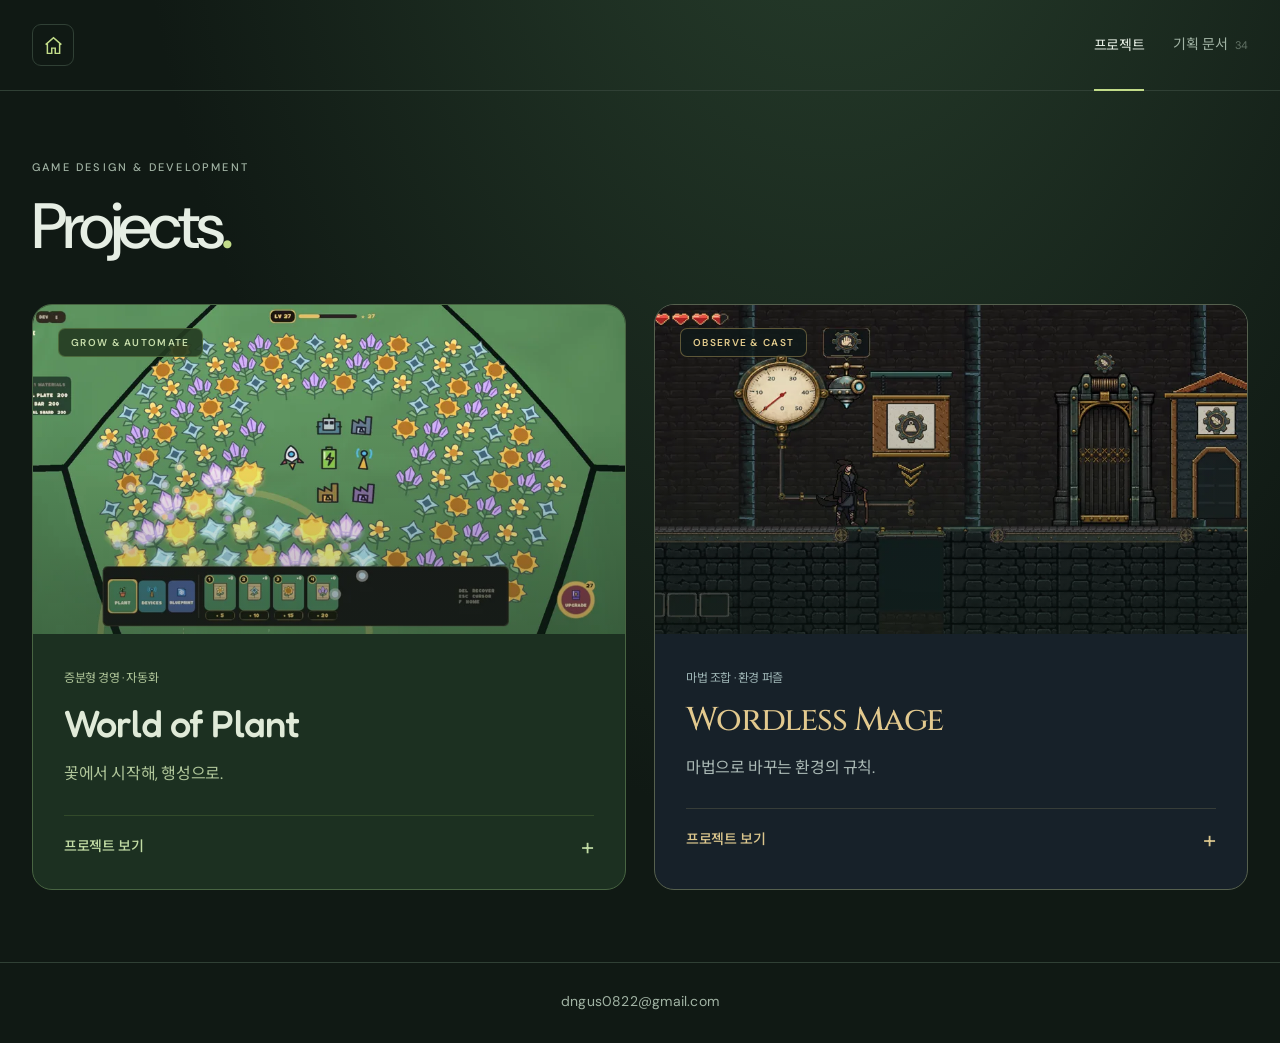
==== public/index.html @ 94a8aed9 "Keep embedded and detached previews in sync while typing" ====
<!doctype html><html lang="ko"><head>
<meta charset="utf-8"><meta name="viewport" content="width=device-width,initial-scale=1"><meta name="description" content="World of Plant와 Wordless Mage의 컨셉, 플레이 흐름, 제작 방식과 기획 문서."><meta name="theme-color" content="#101914"><title>Game Archive</title><link rel="icon" href="./assets/favicon.svg" type="image/svg+xml"><link rel="stylesheet" href="./styles.css?v=f594e0442c43"><script defer src="./data/site-data.js?v=f594e0442c43"></script><script defer src="./app.js?v=f594e0442c43"></script><meta name="archive-build" content="f594e0442c43"></head>
<body data-theme="archive"><a class="skip-link" href="#main">본문으로 이동</a>
<header class="site-header"><a class="home-button" href="#overview" aria-label="홈"><svg viewBox="0 0 24 24" aria-hidden="true"><path d="m3 11 9-8 9 8M5 10v11h5v-6h4v6h5V10"/></svg></a><nav class="site-nav" aria-label="주 메뉴"><a href="#overview" data-nav="overview">프로젝트</a><a href="#documents" data-nav="documents">기획 문서 <span id="doc-count"></span></a></nav></header>
<div class="workspace"><span id="breadcrumb" class="sr-only"></span><main id="main" tabindex="-1"></main><footer class="footer"><a class="contact-email" href="mailto:dngus0822@gmail.com">dngus0822@gmail.com</a><time id="updated" class="sr-only"></time></footer></div>
<dialog id="document-dialog" class="document-dialog" aria-labelledby="dialog-title"><header class="dialog-top"><div><span class="eyebrow" id="dialog-kicker"></span><h2 id="dialog-title"></h2></div><button class="icon-button" id="close-dialog" aria-label="문서 닫기">✕</button></header><div id="dialog-body"></div></dialog>
<dialog id="resource-dialog" class="resource-dialog" aria-labelledby="resource-title"><header class="dialog-top"><h2 id="resource-title"></h2><button class="icon-button" id="close-resource" aria-label="리소스 닫기">✕</button></header><div id="resource-body"></div></dialog>
<noscript>프로젝트와 문서를 보려면 JavaScript를 켜 주세요.</noscript></body></html>
---- public/styles.css ----
@import url('https://fonts.googleapis.com/css2?family=Cinzel:wght@500;600;700&family=Fredoka:wght@500;600;700&family=DM+Sans:wght@400;500;600;700&family=Noto+Sans+KR:wght@400;500;600;700;800&display=swap');
:root{--bg:#101914;--paper:#17231d;--ink:#e6eee4;--muted:#a1b3a4;--line:#304035;--accent:#c2dc89;--strong:#c2dc89;--font:'DM Sans','Noto Sans KR',system-ui,sans-serif;--sidebar:0px}
body[data-theme="wop"]{--bg:#edf3df;--paper:#f7faee;--ink:#29402a;--muted:#627659;--line:#cad6b9;--accent:#447441;--strong:#315b35;background:radial-gradient(ellipse at 80% 5%,#f7f6cc 0,transparent 45%),var(--bg)}
body[data-theme="mage"]{--bg:#10171b;--paper:#19232a;--ink:#e8dfc8;--muted:#b0b4af;--line:#3c4037;--accent:#d9b96e;--strong:#d9b96e;background:radial-gradient(ellipse at 85% 0,#1d3439 0,transparent 50%),var(--bg)}
*{box-sizing:border-box}html{scroll-padding-top:100px}body{margin:0;background:radial-gradient(ellipse at 65% -30%,#29412e,transparent 60%),var(--bg);color:var(--ink);font:16px/1.7 var(--font);letter-spacing:-.025em}button,input,select,textarea{font:inherit;color:inherit}a{color:inherit;text-decoration:none}button{cursor:pointer}button,a,input,select,textarea{-webkit-tap-highlight-color:transparent;outline-offset:5px}:focus-visible{outline:2px solid var(--accent)}button,input,select,textarea{border:1px solid var(--line);background:var(--paper)}img{display:block;max-width:100%}h1,h2,h3,p{margin:0}h1,h2,h3{line-height:1.3;font-weight:600}button{font-size:14px}svg{width:20px;height:20px;fill:none;stroke:currentColor;stroke-width:1.7}.sr-only{position:absolute;width:1px;height:1px;padding:0;overflow:hidden;clip:rect(0,0,0,0);white-space:nowrap;border:0}.skip-link{position:fixed;top:-100px;left:20px;padding:12px;background:var(--paper);z-index:100}.skip-link:focus{top:10px}.site-header{height:91px;border-bottom:1px solid var(--line);display:flex;align-items:center;gap:30px;padding:0 max(32px,calc((100vw - 1280px)/2));position:relative;z-index:5}.site-brand{font-size:23px;font-weight:700;letter-spacing:-.07em;white-space:nowrap;line-height:1}.site-brand span{color:var(--accent);font-size:34px;margin-left:2px}.site-nav{display:flex;align-items:center;gap:29px;margin-left:auto}.site-nav a{font-size:14px;color:var(--muted);white-space:nowrap;position:relative;line-height:91px}.site-nav a.active{color:var(--ink)}.site-nav a.active:after{position:absolute;content:'';height:2px;background:var(--accent);bottom:0;left:0;right:0}.site-nav a:hover{color:var(--ink)}#doc-count{font-size:11px;margin-left:4px;opacity:.55}kbd{font:11px var(--font);opacity:.6;border:1px solid var(--line);border-radius:3px;padding:0 5px}.workspace{margin:0}main{max-width:1344px;margin:0 auto;padding:48px 32px 72px;min-height:calc(100vh - 184px)}.eyebrow{display:block;font-size:11px;font-weight:500;letter-spacing:.2em;color:var(--muted);text-transform:uppercase}.collection-heading{margin:19px 0 36px}.collection-heading h1{font-size:64px;font-weight:500;letter-spacing:-.065em;margin-top:8px}.heading-dot{color:var(--accent)}.project-grid{display:grid;grid-template-columns:1fr 1fr;gap:28px}.project-card{position:relative;overflow:hidden;border:1px solid var(--line);border-radius:16px;isolation:isolate;transition:transform .25s}.project-card:hover{transform:translateY(-5px)}.project-card.wop{background:#e3edce;color:#29402a;border-color:#9daa85;border-radius:22px}.project-card.ww{background:#172129;color:#e8dfc8;border-color:#56604e;border-radius:3px}.project-visual{aspect-ratio:1.8;overflow:hidden;position:relative;isolation:isolate}.project-visual img{width:100%;height:100%;object-fit:cover;transition:transform .6s}.project-card:hover .project-visual img{transform:scale(1.03)}.project-visual:after{content:'';position:absolute;inset:0;background:linear-gradient(0deg,#14251955,transparent 65%)}.project-label{position:absolute;top:23px;left:25px;background:#f0f5e2e6;color:#29402a;border:1px solid #f0f5e299;border-radius:30px;font-size:10px;font-weight:600;letter-spacing:.13em;padding:5px 12px;z-index:1}.ww .project-label{border-radius:0;background:#10191acc;border-color:#b69e5c77;color:#e3cc8d}.project-card-body{padding:29px 31px 30px;position:relative}.card-genre{font-size:12px;color:#526c47}.ww .card-genre{color:#9fb6b6}.project-card-body h2{font-size:36px;letter-spacing:-.055em;margin:9px 0 12px;font-weight:500}.ww .project-card-body h2{font-family:'Cinzel',serif;letter-spacing:-.035em;font-size:33px;color:#e2c98e}.project-card-body>p{font-size:16px;color:#5c7453}.ww .project-card-body>p{color:#aab9b5}.card-cta{display:flex;align-items:center;justify-content:space-between;font-size:14px;font-weight:500;border-top:1px solid #526f4338;margin-top:27px;padding-top:19px}.ww .card-cta{border-color:#dbc6862a;color:#dbc68d}.card-cta>span{font-size:24px;font-weight:400;line-height:1}.project-page-hero{min-height:455px;position:relative;display:flex;align-items:center;isolation:isolate;margin:6px 0 31px}.hero-copy{position:relative;z-index:2;max-width:58%;padding:20px 0 30px}.project-page-hero h1{font-size:clamp(64px,6.3vw,94px);line-height:.99;letter-spacing:-.075em;margin:23px 0 23px;font-weight:500}.project-page-hero h1 span{display:block}.project-page-hero .lead{font-size:17px;max-width:420px;line-height:1.8;color:var(--muted)}.hero-actions{display:flex;flex-wrap:wrap;gap:11px;margin-top:28px}.button{display:inline-flex;align-items:center;justify-content:center;gap:8px;padding:10px 18px;border:1px solid var(--line);background:var(--paper);border-radius:5px;font-size:14px;line-height:1.5;font-weight:500;color:var(--ink)}.button.primary{background:var(--strong);color:var(--bg);border-color:var(--strong)}.button:hover{filter:brightness(1.06)}.button.quiet{background:transparent}.wop .button{border-radius:30px}.wop .button.primary{color:#f0f6e2}.hero-image{position:absolute;width:58%;right:-10px;top:0;bottom:0;z-index:-1;overflow:hidden}.hero-image img{width:100%;height:100%;object-fit:cover;object-position:center}.wop .hero-image{width:47%;aspect-ratio:1;top:50%;bottom:auto;transform:translateY(-50%);border-radius:50%;border:10px solid #d1dfb8;box-shadow:0 0 0 1px #9bb77d,0 0 0 23px #ccdbb64d,0 0 0 24px #94b27d33;right:15px;max-height:450px}.wop .hero-image img{object-position:51% center;transform:scale(1.06)}.wop .hero-copy{max-width:57%}.hero-emblem{position:absolute;font-size:70px;right:9%;bottom:-18px;color:var(--accent);line-height:1;opacity:.65}.ww .project-page-hero{min-height:475px;border-top:1px solid #d4b36b55;border-bottom:1px solid #d4b36b55}.ww .project-page-hero h1{font-family:'Cinzel',serif;font-size:clamp(55px,6.3vw,91px);letter-spacing:-.045em;line-height:1.08;color:#e6d29e}.ww .hero-image{width:67%;right:0}.ww .hero-image:after{content:'';position:absolute;inset:0;background:linear-gradient(90deg,#10171b 0,#10171bc9 24%,#10171b18 65%),linear-gradient(0deg,#10171b 0,transparent 30%)}.ww .hero-image img{object-position:center;opacity:.82}.ww .hero-emblem{bottom:-14px;right:20px;font-size:27px;z-index:2;background:#10171b;padding:0 15px;opacity:1}.ww .hero-copy{padding-left:17px}.ww .button{border-radius:1px}.subnav{display:flex;align-items:center;gap:27px;padding:14px 0 17px;margin-bottom:34px;border-bottom:1px solid var(--line);font-size:14px;color:var(--muted)}.subnav a:hover{color:var(--ink)}.brief-section{margin:0 0 36px;scroll-margin-top:30px}.brief-heading{display:flex;justify-content:space-between;gap:20px;align-items:center;margin-bottom:17px}.brief-heading h2,.concept-section>h2,.related-section>h2{font-size:20px;letter-spacing:-.04em}.brief-heading span{font-size:11px;color:var(--muted);letter-spacing:.14em}.concept-section{display:grid;grid-template-columns:160px 1fr;gap:24px}.concept-line{font-size:21px;line-height:1.7;letter-spacing:-.04em;max-width:890px}.concept-points{display:flex;list-style:none;padding:0;margin:17px 0 0;gap:10px 23px;flex-wrap:wrap;font-size:14px;color:var(--muted)}.concept-points li:before{content:'·';color:var(--accent);font-weight:700;margin-right:8px}.play-flow{display:grid;grid-template-columns:repeat(5,1fr);border-top:1px solid var(--line);border-bottom:1px solid var(--line);padding:24px 0}.flow-step{padding:0 20px}.flow-step:first-child{padding-left:0}.flow-step+.flow-step{border-left:1px solid var(--line)}.step-num{font-size:11px;letter-spacing:.12em;color:var(--accent);display:block;margin-bottom:10px}.flow-step h3{font-size:17px;font-weight:600;margin-bottom:7px}.flow-step p{font-size:14px;color:var(--muted);line-height:1.7}.build-grid{display:grid;grid-template-columns:repeat(3,1fr);gap:32px}.build-item{border-top:2px solid var(--line);padding-top:18px}.build-item h3{font-size:17px;font-weight:600;margin-bottom:9px}.build-item p{font-size:16px;line-height:1.85;color:var(--muted)}.related-section{border-top:1px solid var(--line);padding-top:25px;display:grid;grid-template-columns:160px 1fr;gap:24px;align-items:center}.related-docs{display:grid;grid-template-columns:repeat(3,1fr);gap:12px}.related-doc{display:flex;align-items:center;gap:11px;padding:14px 15px;background:var(--paper);border:1px solid var(--line);text-align:left;border-radius:5px}.related-doc b{font-size:14px;font-weight:500}.related-doc:hover{border-color:var(--accent)}.doc-plus{margin-left:auto;color:var(--muted);font-size:20px;font-weight:400}.doc-icon{font-size:9px;letter-spacing:0;font-weight:600;display:inline-grid;place-items:center;border:1px solid var(--line);border-radius:3px;flex-shrink:0;width:30px;height:35px;color:var(--muted)}.footer{max-width:1280px;margin:0 auto;padding:27px 0 30px;border-top:1px solid var(--line);display:flex;align-items:center;justify-content:space-between;gap:25px;font-size:12px;color:var(--muted)}.footer>div{display:flex;gap:24px}.footer a:hover{color:var(--ink)}.page-title{margin:13px 0 30px}.page-title h1{font-size:37px;letter-spacing:-.04em;margin:10px 0}.page-title p{font-size:16px;color:var(--muted)}.filters{display:flex;align-items:center;flex-wrap:wrap;gap:17px;padding:0 0 22px}.filter-tabs{display:flex;align-items:center;gap:5px;flex-wrap:wrap}.filter-tabs button{border:1px solid transparent;border-radius:4px;padding:7px 14px;background:none;color:var(--muted);font-size:14px}.filter-tabs button.selected{border-color:var(--line);background:var(--paper);color:var(--ink)}.select-wrap{position:relative}.select-wrap:after{content:'';height:6px;width:6px;border-right:1px solid var(--muted);border-bottom:1px solid var(--muted);position:absolute;right:14px;top:14px;transform:rotate(45deg);pointer-events:none}select{appearance:none;border-radius:4px;padding:7px 35px 7px 13px;font-size:14px;max-width:100%}.result-count{margin-left:auto;font-size:12px;color:var(--muted)}.table-wrap{overflow-x:auto;border-top:1px solid var(--line)}.doc-table{width:100%;border-collapse:collapse;text-align:left;min-width:690px}.doc-table th{font-size:12px;color:var(--muted);font-weight:400;padding:15px 17px;border-bottom:1px solid var(--line)}.doc-table td{font-size:14px;padding:17px;border-bottom:1px solid var(--line);color:var(--muted)}.table-name{display:flex;align-items:center;gap:13px;border:0;background:transparent;text-align:left;color:var(--ink);padding:0;font-size:16px;font-weight:500}.table-sub{display:block;font-size:11px;color:var(--muted);margin-top:4px;font-weight:400}.project-text{display:inline-flex;align-items:center;gap:7px;font-size:12px}.project-mark{display:inline-grid;place-items:center;width:23px;height:23px;border:1px solid var(--line);font-size:11px;border-radius:4px;color:var(--accent)}.type-label{font-size:12px;white-space:nowrap}.download-link{font-size:12px;white-space:nowrap;color:var(--accent)}.notice{font-size:14px;color:var(--muted);margin:0 0 20px}.empty{padding:65px 25px;text-align:center;border:1px dashed var(--line);color:var(--muted)}.empty h2{font-size:20px;color:var(--ink);margin-bottom:10px}.empty p{font-size:16px}.empty .button{margin-top:21px}.resource-grid{display:grid;grid-template-columns:repeat(3,1fr);gap:24px}.resource-card{padding:0;overflow:hidden;border:1px solid var(--line);background:var(--paper);border-radius:7px;text-align:left}.resource-card:hover{border-color:var(--accent)}.resource-img{aspect-ratio:1.8;overflow:hidden}.resource-img img{width:100%;height:100%;object-fit:cover}.resource-info{padding:17px 18px}.resource-info h2{font-size:16px;margin-bottom:7px}.resource-meta{display:flex;justify-content:space-between;gap:10px;font-size:12px;color:var(--muted)}.timeline{max-width:900px;margin:18px 0 0 10px;border-left:1px solid var(--line);padding-left:31px}.release{position:relative;padding:0 0 38px}.release:before{content:'';position:absolute;left:-36px;top:7px;width:8px;height:8px;border:1px solid var(--muted);border-radius:50%;background:var(--bg)}.release-kicker{display:flex;align-items:center;gap:13px;font-size:12px;color:var(--muted);flex-wrap:wrap}.release-version{border:1px solid var(--line);padding:2px 8px;border-radius:3px;color:var(--accent);font-size:12px}.release h2{font-size:23px;margin:17px 0 10px}.release>p{font-size:16px;color:var(--muted)}.change-list{list-style:none;padding:22px 0 0;margin:0;display:grid;gap:13px}.change-list li{display:flex;gap:13px;font-size:16px;color:var(--muted);align-items:flex-start}.change-type{border:1px solid var(--line);font-size:11px;white-space:nowrap;padding:1px 7px;color:var(--accent);border-radius:3px;margin-top:4px}.footer-sep{margin:0 10px}dialog{padding:0;border:1px solid var(--line);border-radius:8px;box-shadow:0 30px 100px #0008;background:var(--paper);color:var(--ink);max-height:89vh}dialog::backdrop{background:#08110cbb;backdrop-filter:blur(4px)}.document-dialog{width:min(1040px,calc(100vw - 40px))}.dialog-top{position:sticky;top:0;z-index:2;background:var(--paper);border-bottom:1px solid var(--line);padding:23px 28px;display:flex;align-items:center;justify-content:space-between;gap:20px}.dialog-top h2{font-size:22px;margin-top:5px}.dialog-top .eyebrow{font-size:10px}.icon-button{background:transparent;border:1px solid var(--line);display:grid;place-items:center;width:34px;height:34px;font-size:16px;color:var(--muted);border-radius:4px;flex-shrink:0}.doc-toolbar{display:flex;justify-content:space-between;align-items:center;gap:18px;padding:17px 28px;background:var(--bg);border-bottom:1px solid var(--line);font-size:12px;color:var(--muted);flex-wrap:wrap}.toolbar-actions{display:flex;gap:8px;flex-wrap:wrap}.doc-toolbar .button{font-size:12px;padding:8px 11px}.doc-body{padding:30px 34px}.doc-section+.doc-section{margin-top:38px;border-top:1px solid var(--line);padding-top:23px}.doc-section>h3{font-size:12px;color:var(--muted);margin-bottom:22px;letter-spacing:.04em}.doc-section p{font-size:16px;line-height:1.95;color:var(--muted);margin:12px 0;white-space:pre-line}.doc-section .content-heading{font-size:18px;color:var(--ink);font-weight:600;margin-top:24px}.doc-table-scroll{overflow-x:auto;margin:19px 0}.doc-content-table{width:100%;border-collapse:collapse;font-size:14px;text-align:left;min-width:480px}.doc-content-table th,.doc-content-table td{border:1px solid var(--line);padding:11px 13px;white-space:pre-line;line-height:1.8}.doc-content-table th{background:var(--bg);font-weight:500;color:var(--ink)}.doc-content-table td{color:var(--muted)}.doc-image-strip{display:flex;gap:10px;overflow:auto;margin-bottom:26px}.doc-image-strip button{padding:0;flex:0 0 210px;overflow:hidden;border-radius:5px}.doc-image-strip img{height:118px;object-fit:cover;width:100%}.small-paragraph{font-size:13px;color:var(--muted);margin:14px 0}.document-page .doc-body{background:var(--paper);border:1px solid var(--line);border-radius:6px}.document-page .doc-toolbar{border:1px solid var(--line);border-radius:6px;margin-bottom:20px}.back-link{display:inline-block;font-size:13px;color:var(--muted);margin-bottom:15px}.resource-dialog{width:min(980px,calc(100vw - 40px))}.resource-full-image{padding:18px;background:var(--bg)}.resource-full-image img{width:100%;max-height:60vh;object-fit:contain}.resource-details{padding:24px 30px}.resource-fields{display:grid;grid-template-columns:repeat(3,1fr);gap:22px;margin:0 0 24px}.resource-fields dt{font-size:12px;color:var(--muted)}.resource-fields dd{font-size:14px;color:var(--ink);margin:6px 0 0}.resource-details p{font-size:14px;color:var(--muted);margin:17px 0}.guide{max-width:800px}.guide h2{font-size:21px;margin:30px 0 14px}.guide p,.guide li{font-size:16px;color:var(--muted);line-height:1.95}.guide a{text-decoration:underline;color:var(--accent)}.toast{position:fixed;bottom:28px;left:50%;transform:translateX(-50%);border:1px solid var(--line);padding:11px 19px;border-radius:6px;background:var(--paper);color:var(--ink);font-size:14px;z-index:100}.draft-banner{padding:10px 20px;background:#7c5a27;color:#fff3c9;font-size:14px;text-align:center}.editor-wrap{max-width:1050px;margin:0 auto;padding:40px 25px}.editor-wrap h1{font-size:34px;margin:12px 0}.editor-nav{display:flex;justify-content:space-between;gap:15px;flex-wrap:wrap;margin-bottom:35px}.editor-nav .hero-actions{margin:0}.editor-panel{background:var(--paper);border:1px solid var(--line);border-radius:7px;padding:29px;margin:23px 0}.editor-panel h2{font-size:21px;margin-bottom:23px}.form-grid{display:grid;grid-template-columns:1fr 1fr;gap:20px}.form-field{display:grid;gap:8px;font-size:14px;color:var(--muted)}.form-field.full{grid-column:1/-1}.form-field input,.form-field textarea,.form-field select{border:1px solid var(--line);padding:10px 12px;background:var(--bg);border-radius:4px;width:100%;min-width:0;font-size:16px;color:var(--ink)}.form-field small{font-size:12px}.form-field textarea{min-height:100px;resize:vertical}.form-actions{display:flex;align-items:center;gap:13px;flex-wrap:wrap;margin-top:23px}.draft-list{display:grid;gap:10px;margin-top:20px}.draft-row{display:flex;justify-content:space-between;align-items:center;padding:13px 0;border-bottom:1px solid var(--line);font-size:14px;gap:15px}.draft-row small{font-size:12px;color:var(--muted);display:block}.draft-row button{border:0;background:transparent;color:#dca69b;font-size:13px}.editor-status{font-size:14px;color:var(--accent);min-height:25px}.editor-panel code,.guide code{background:var(--bg);padding:2px 6px;font-size:13px;border-radius:3px;word-break:break-word}
@media(min-width:1600px){.project-page-hero{min-height:490px}.project-visual{aspect-ratio:1.85}.collection-heading{margin-top:30px;margin-bottom:44px}}
@media(max-width:1100px){.site-header{padding:0 30px;gap:25px}.site-nav{gap:22px}.collection-heading h1{font-size:57px}.project-card-body h2{font-size:31px}.ww .project-card-body h2{font-size:28px}.project-page-hero{min-height:420px}.project-page-hero h1{font-size:76px}.ww .project-page-hero h1{font-size:72px}.hero-copy{max-width:57%}.project-page-hero .lead{font-size:16px;max-width:370px}.wop .hero-image{width:43%;right:10px}.build-grid{gap:23px}.concept-section,.related-section{grid-template-columns:125px 1fr;gap:19px}.related-doc{padding:13px 11px;gap:8px}.footer{margin:0 32px}.flow-step{padding:0 15px}}
@media(max-width:800px){.site-header{padding:0 24px;height:auto;min-height:85px;gap:23px}.site-nav{gap:19px}.site-nav a{font-size:13px;line-height:85px}.site-brand{font-size:21px}main{padding:35px 24px 55px}.project-grid{gap:21px}.collection-heading{margin:10px 0 28px}.collection-heading h1{font-size:52px}.project-card-body{padding:23px}.project-card-body h2{font-size:29px}.ww .project-card-body h2{font-size:25px}.project-card-body>p{font-size:15px}.card-genre{font-size:11px}.project-label{left:18px;top:18px;font-size:9px}.hero-copy{max-width:62%}.project-page-hero h1{font-size:68px}.ww .project-page-hero h1{font-size:64px}.wop .hero-image{width:40%;right:7px}.hero-image{width:60%}.project-page-hero .lead{max-width:310px}.concept-section,.related-section{grid-template-columns:1fr;gap:15px}.concept-line{font-size:20px}.concept-points{font-size:14px}.play-flow{grid-template-columns:repeat(5,1fr);padding:20px 0}.flow-step{padding:0 12px}.flow-step h3{font-size:16px}.flow-step p{font-size:13px}.build-grid{gap:20px}.build-item p{font-size:16px}.build-item h3{font-size:16px}.resource-grid{grid-template-columns:1fr 1fr}.footer{margin:0 24px}}
@media(max-width:560px){html{scroll-padding-top:25px}.site-header{padding:0 20px;flex-wrap:wrap;gap:0;min-height:0;justify-content:space-between}.site-brand{font-size:22px;padding:22px 0 18px}.site-nav{width:100%;justify-content:space-between;gap:10px;order:3;margin:0}.site-nav a{line-height:44px;font-size:13px}#doc-count{font-size:10px}main{padding:27px 20px 45px}.collection-heading{margin:10px 0 27px}.collection-heading h1{font-size:46px}.collection-heading>.eyebrow{font-size:9px;letter-spacing:.14em}.project-grid{grid-template-columns:1fr;gap:27px}.project-visual{aspect-ratio:1.85}.project-card-body{padding:23px 25px}.project-card-body h2{font-size:34px}.ww .project-card-body h2{font-size:29px}.project-card-body>p{font-size:16px}.project-label{font-size:10px}.card-cta{margin-top:23px}.project-page-hero{min-height:610px;display:block;padding-top:3px;margin:0 0 15px}.hero-copy,.wop .hero-copy{max-width:100%;padding:0}.project-page-hero .eyebrow{font-size:9px;letter-spacing:.14em}.project-page-hero h1{font-size:70px;line-height:1;letter-spacing:-.065em;margin:21px 0 18px}.project-page-hero .lead{font-size:16px;max-width:100%;line-height:1.8}.hero-actions{margin-top:20px;gap:8px}.button{padding:10px 15px;font-size:13px}.wop .hero-image{width:230px;height:230px;right:calc(50% - 115px);top:auto;bottom:12px;transform:none;border-width:6px;box-shadow:0 0 0 1px #9bb77d,0 0 0 14px #ccdbb64d,0 0 0 15px #94b27d33}.wop .hero-emblem{font-size:48px;bottom:0;right:3%}.ww .project-page-hero{min-height:610px;border-top:0;padding-top:3px}.ww .project-page-hero h1{font-size:61px;line-height:1.1;margin:21px 0 18px}.ww .hero-copy{padding:0}.ww .hero-image{top:auto;bottom:0;right:-20px;left:-20px;width:auto;height:330px;z-index:-1}.ww .hero-image:after{background:linear-gradient(180deg,#10171b,transparent 45%),linear-gradient(0deg,#10171b,transparent 30%)}.ww .hero-image img{object-position:55% center;opacity:.9}.ww .hero-emblem{bottom:-12px;font-size:22px;right:5px}.subnav{gap:23px;font-size:13px;padding:10px 0 15px;margin-bottom:28px}.brief-section{margin-bottom:30px}.concept-line{font-size:20px;line-height:1.8}.concept-points{display:grid;gap:6px;margin-top:14px;font-size:14px}.brief-heading h2,.concept-section>h2,.related-section>h2{font-size:19px}.play-flow{grid-template-columns:1fr;padding:0}.flow-step,.flow-step:first-child{padding:14px 3px;display:grid;grid-template-columns:25px 86px 1fr;gap:9px;align-items:center}.flow-step+.flow-step{border-left:0;border-top:1px solid var(--line)}.step-num,.flow-step h3{margin:0}.flow-step h3{font-size:15px}.flow-step p{font-size:14px}.build-grid{grid-template-columns:1fr;gap:20px}.build-item{padding-top:14px;border-top-width:1px}.build-item h3{font-size:17px;margin-bottom:7px}.build-item p{font-size:16px}.related-docs{grid-template-columns:1fr;gap:9px}.related-doc{padding:12px 14px}.related-doc b{font-size:14px}.footer{padding:22px 0;margin:0 20px;font-size:11px;gap:15px}.footer>div{gap:16px}.page-title{margin:4px 0 25px}.page-title h1{font-size:31px}.page-title>.eyebrow{font-size:10px}.filters{gap:12px}.filter-tabs{gap:2px}.filter-tabs button{padding:6px 11px;font-size:13px}.result-count{font-size:11px}.resource-grid{gap:13px}.resource-info{padding:13px}.resource-info h2{font-size:14px}.resource-meta{font-size:11px;flex-direction:column;gap:2px}.notice{font-size:13px}.timeline{margin-left:4px;padding-left:24px}.release:before{left:-29px}.release h2{font-size:21px}.change-list li{font-size:16px}.release-kicker{gap:10px;font-size:11px}.doc-body{padding:22px 20px}.dialog-top{padding:18px 20px}.dialog-top h2{font-size:20px}.doc-toolbar{padding:15px 20px;gap:12px}.doc-toolbar .button{font-size:11px;padding:7px 9px}.document-dialog,.resource-dialog{width:calc(100vw - 16px);max-height:94vh}.resource-details{padding:21px}.resource-fields{grid-template-columns:1fr 1fr;gap:19px}.form-grid{grid-template-columns:1fr}.form-field.full{grid-column:auto}.editor-wrap{padding:25px 19px}.editor-wrap h1{font-size:31px}.editor-panel{padding:22px 18px}.editor-nav{margin-bottom:25px}.guide h2{font-size:20px}}
@media(prefers-reduced-motion:reduce){*{transition:none!important;scroll-behavior:auto!important}}@media print{body{background:white!important;color:#222!important}.site-header,.footer,.subnav,.hero-actions,.related-section{display:none}.workspace{margin:0}main{padding:0}.project-page-hero{min-height:350px}.hero-copy{max-width:55%}.project-page-hero h1{font-size:60px}.brief-section{break-inside:avoid}.build-item p,.flow-step p,.concept-points,.concept-line,.lead{color:#333!important}.play-flow{grid-template-columns:repeat(5,1fr)}.flow-step{display:block!important}.step-num{color:#444}}
/* Home and project-organized document library. */
.home-button{display:inline-grid;place-items:center;width:42px;height:42px;border:1px solid var(--line);border-radius:9px;color:var(--accent);flex-shrink:0}.home-button svg{width:21px;height:21px}.home-button:hover{background:var(--paper)}.footer{justify-content:center}.contact-email{font-size:14px;letter-spacing:.015em}
.library-project-tabs{display:flex;gap:6px;flex-wrap:wrap}.library-project-tabs button{font-size:14px;padding:7px 14px;border:1px solid transparent;background:transparent;border-radius:5px;color:var(--muted)}.library-project-tabs button.selected{background:var(--paper);border-color:var(--line);color:var(--ink)}.library-project-tabs button.wop{color:#b4d793}.library-project-tabs button.ww{color:#87cbd0}body[data-theme="wop"] .library-project-tabs button.wop{color:#3b7140}body[data-theme="wop"] .library-project-tabs button.ww{color:#426b79}
.document-collections{display:grid;grid-template-columns:repeat(2,minmax(0,1fr));gap:34px;margin-top:9px;align-items:start}.document-collection{min-width:0;--project-accent:#b4d793;--project-shade:#a5cf7c13;--project-edge:#a5cf7c45}.document-collection.ww{--project-accent:#88cbd1;--project-shade:#73b6c715;--project-edge:#7eb7c247}.collection-project-header{display:flex;align-items:center;justify-content:space-between;gap:16px;padding:17px 0 22px;border-bottom:2px solid var(--project-edge);color:var(--project-accent)}.collection-project-header>div{display:flex;align-items:center;gap:13px}.collection-project-header h2{font-size:24px;font-weight:500;letter-spacing:-.04em}.collection-project-header>span{font-size:12px;color:var(--muted);white-space:nowrap}.collection-project-symbol{display:inline-flex}.collection-project-symbol svg{width:24px;height:24px;stroke-width:1.5}.document-list{display:grid}.doc-entry{display:flex;align-items:stretch;border-bottom:1px solid var(--line);gap:8px;padding:0 4px 0 0}.doc-entry:hover{background:var(--project-shade)}.document-open{display:flex;align-items:center;gap:15px;padding:16px 5px 16px 0;flex:1;min-width:0;border:0;background:transparent;text-align:left}.topic-icon{display:inline-grid;place-items:center;flex-shrink:0;width:45px;height:45px;border:1px solid #a4c77f40;background:#a5cf7c15;border-radius:9px;color:#b4d793}.topic-icon.ww{border-color:#7eb7c247;background:#73b6c715;color:#88cbd1;border-radius:4px}.topic-icon svg{height:24px;width:24px;stroke-width:1.5;stroke-linecap:round;stroke-linejoin:round}.doc-entry-text{display:grid;gap:3px;min-width:0}.doc-entry-text b{font-size:16px;font-weight:500;line-height:1.6;overflow-wrap:anywhere}.doc-entry-text small{font-size:12px;color:var(--muted)}.entry-plus{margin-left:auto;color:var(--project-accent);font-size:22px;font-weight:400}.related-doc .topic-icon{width:34px;height:34px;border-radius:5px}.related-doc .topic-icon svg{width:19px;height:19px}
body[data-theme="wop"] .document-collection.wop{--project-accent:#3b7140;--project-shade:#50793a0a;--project-edge:#597e3e66}body[data-theme="wop"] .document-collection.ww{--project-accent:#426b79}body[data-theme="wop"] .topic-icon.wop{color:#3b7140;background:#50793a10;border-color:#597e3e44}body[data-theme="wop"] .topic-icon.ww{color:#426b79;background:#426b7910;border-color:#426b7944}
@media(max-width:850px){.document-collections{grid-template-columns:1fr;gap:33px}.collection-project-header h2{font-size:24px}.document-open{padding:15px 2px 15px 0}.doc-entry{gap:13px}.collection-project-header{padding-top:7px}}
@media(max-width:560px){.home-button{width:36px;height:36px;margin:17px 0 12px}.home-button svg{width:19px;height:19px}.library-project-tabs{gap:2px}.library-project-tabs button{font-size:12px;padding:6px 10px}.document-collections{gap:30px;margin-top:5px}.collection-project-header{padding-bottom:18px}.collection-project-header h2{font-size:23px}.collection-project-header>div{gap:10px}.topic-icon{height:42px;width:42px}.document-open{gap:12px}.doc-entry-text b{font-size:16px}.doc-entry-text small{font-size:11px}.contact-email{font-size:13px}.related-doc .topic-icon{width:34px;height:34px}.entry-plus{font-size:20px}}
/* Shared dark surfaces and consistent controls; individual game accents remain. */
body[data-theme="wop"]{--bg:#121d15;--paper:#1a2a1e;--ink:#e0ead8;--muted:#a6b99e;--line:#334b35;--accent:#bbd788;--strong:#bad680;background:radial-gradient(ellipse at 80% 5%,#28452b 0,transparent 50%),var(--bg)}
.project-card.wop{background:#1c3021;color:#e0ead8;border-color:#486442}.project-card.ww,.project-card.wop{border-radius:20px}.project-card.wop .project-card-body h2,.wop .project-page-hero h1{font-family:'Fredoka','DM Sans',sans-serif;font-weight:500;letter-spacing:-.025em}.project-card.wop .project-card-body h2{font-size:38px}.project-card.wop .card-genre,.project-card.wop .project-card-body>p{color:#b0c69a}.project-card.wop .card-cta{color:#c1dba4;border-color:#5d7f3e55}.project-card.wop .project-label{background:#243b22e6;color:#c7ddab;border-color:#80a15a66}.ww .project-label,.project-label{border-radius:7px}.wop .button,.ww .button,.button{border-radius:7px}.wop .button.primary{color:#142217}.wop .hero-image{border-color:#3e5b36;box-shadow:0 0 0 1px #6c8d52,0 0 0 23px #314b2d66,0 0 0 24px #577e3e33}.topic-icon.ww{border-radius:9px}body[data-theme="wop"] .library-project-tabs button.wop{color:#b4d793}body[data-theme="wop"] .library-project-tabs button.ww{color:#88cbd1}body[data-theme="wop"] .document-collection.wop{--project-accent:#b4d793;--project-shade:#a5cf7c13;--project-edge:#a5cf7c45}body[data-theme="wop"] .document-collection.ww{--project-accent:#88cbd1}body[data-theme="wop"] .topic-icon.wop{color:#b4d793;background:#a5cf7c15;border-color:#a4c77f40}body[data-theme="wop"] .topic-icon.ww{color:#88cbd1;background:#73b6c715;border-color:#7eb7c247}
@media(max-width:800px){.project-card.wop .project-card-body h2{font-size:32px}}@media(max-width:560px){.project-card.wop .project-card-body h2{font-size:36px}.wop .hero-image{box-shadow:0 0 0 1px #6c8d52,0 0 0 14px #314b2d66,0 0 0 15px #577e3e33}}
/* Authoring workspace: never linked in the visitor navigation. */
[hidden]{display:none!important}.editor-wrap{max-width:1200px}.editor-nav{position:sticky;top:0;background:var(--bg);z-index:5;padding:13px 0;border-bottom:1px solid var(--line)}.editor-tabs{display:flex;gap:5px;flex-wrap:wrap;margin:25px 0}.editor-tabs button{border:1px solid transparent;background:transparent;padding:9px 15px;border-radius:6px;color:var(--muted)}.editor-tabs button.active{border-color:var(--line);color:var(--ink);background:var(--paper)}.editor-panel>.form-field{margin-bottom:25px}.editor-subheading{font-size:18px;margin:33px 0 22px;border-top:1px solid var(--line);padding-top:28px}.editor-doc-block{border-top:1px solid var(--line);margin-top:22px;padding-top:15px}.editor-block-heading{display:flex;align-items:center;justify-content:space-between;gap:15px;font-size:12px;color:var(--muted);margin-bottom:10px}.text-button{border:0;background:transparent;font-size:12px;color:#d2a69a}.editor-doc-block>textarea{width:100%;padding:12px 14px;font-size:16px;resize:vertical;border-radius:4px;line-height:1.8;background:var(--bg)}.editor-table-scroll{overflow:auto}.editor-cell-table{border-collapse:collapse;min-width:650px;width:100%}.editor-cell-table td{border:1px solid var(--line);padding:0;min-width:140px}.editor-cell-table textarea{border:0;resize:vertical;background:var(--bg);font-size:14px;line-height:1.8;width:100%;min-height:80px;padding:9px 11px}.editor-source-label{margin-top:23px}.editor-source-label textarea{font-family:ui-monospace,Consolas,monospace!important;tab-size:2;line-height:1.65;white-space:pre;overflow:auto;font-size:13px}.editor-panel form+form{margin-top:25px}#folder-status{font-size:12px}.editor-status{position:relative;padding:8px 0;line-height:1.8}#project-form [name=steps],#project-form [name=build]{min-height:155px}
@media(max-width:560px){.editor-nav{position:relative;gap:14px}.editor-nav .hero-actions{gap:7px}.editor-nav .button{font-size:12px;padding:8px 11px}.editor-tabs{gap:2px}.editor-tabs button{font-size:13px;padding:8px 10px}.editor-panel .form-grid{gap:17px}.editor-panel{margin-top:16px}.editor-source-label textarea{font-size:12px}}
/* Document library: separate categories with visible image previews. */
.document-filters{display:flex;justify-content:space-between;gap:18px;flex-wrap:wrap;margin-bottom:27px}.document-kind-tabs{display:flex;gap:4px;flex-wrap:wrap}.document-kind-tabs button{border:1px solid transparent;border-radius:7px;background:transparent;padding:8px 15px;font-size:14px;color:var(--muted)}.document-kind-tabs button.selected{border-color:var(--line);background:var(--paper);color:var(--ink)}.document-kind-tabs button:hover{color:var(--ink)}.document-kind-group{margin-top:25px}.document-kind-heading{display:flex;align-items:center;gap:9px;margin-bottom:13px}.document-kind-heading h3{font-size:17px;font-weight:500;color:var(--project-accent)}.document-kind-heading>span{font-size:12px;color:var(--muted)}.document-card-grid{display:grid;grid-template-columns:repeat(2,minmax(0,1fr));gap:15px}.document-card-grid .doc-entry{padding:0;border:1px solid var(--line);border-radius:12px;overflow:hidden;background:var(--paper);transition:border-color .15s}.document-card-grid .doc-entry:hover{border-color:var(--project-accent)}.document-card-grid .document-open{display:flex;flex-direction:column;align-items:stretch;padding:0;gap:0;width:100%}.document-cover{display:block;aspect-ratio:16/9;overflow:hidden;background:#101914}.document-cover img{display:block;width:100%;height:100%;object-fit:cover}.document-card-caption{display:flex;align-items:center;gap:10px;padding:14px 12px;flex:1}.document-card-caption .topic-icon{width:32px;height:32px;border-radius:7px}.document-card-caption .topic-icon svg{width:18px;height:18px}.document-card-caption .doc-entry-text b{font-size:15px}.document-card-caption .entry-plus{font-size:19px}.document-collections.single-project{grid-template-columns:1fr}.single-project .document-card-grid{grid-template-columns:repeat(3,minmax(0,1fr))}.related-doc{flex-wrap:wrap;overflow:hidden}.related-doc-cover{width:100%;height:auto;aspect-ratio:16/9;object-fit:cover;border-radius:6px;margin-bottom:6px}.related-doc b{flex:1}
@media(max-width:850px){.document-card-grid,.single-project .document-card-grid{grid-template-columns:repeat(3,minmax(0,1fr))}}@media(max-width:650px){.document-filters{gap:12px}.document-kind-tabs{width:100%;border-top:1px solid var(--line);padding-top:12px}.document-kind-tabs button{font-size:13px;padding:7px 14px}.document-card-grid,.single-project .document-card-grid{grid-template-columns:repeat(2,minmax(0,1fr));gap:11px}.document-card-caption{padding:11px 9px;gap:7px}.document-card-caption .topic-icon{width:27px;height:27px}.document-card-caption .doc-entry-text b{font-size:14px}.document-card-caption .entry-plus{display:none}.related-doc-cover{width:100px;margin:0;flex-shrink:0}.related-doc{flex-wrap:nowrap}}@media(max-width:360px){.document-card-grid,.single-project .document-card-grid{grid-template-columns:1fr}}
/* Authoring preview and document image placement. */
.editor-wrap{max-width:1760px}.editor-layout{display:grid;grid-template-columns:minmax(0,1fr) minmax(390px,1fr);gap:28px;align-items:start}.editor-fields{min-width:0}.editor-fields .form-grid{grid-template-columns:1fr 1fr}.editor-fields .editor-panel{margin-top:0}.editor-fields .editor-tabs{margin-top:10px}.live-preview-panel{position:sticky;top:22px;min-width:0;border:1px solid var(--line);border-radius:12px;background:var(--paper);padding:17px}.live-preview-heading{display:flex;align-items:center;justify-content:space-between;gap:12px;margin-bottom:15px}.live-preview-heading h2{font-size:18px;font-weight:500}.preview-controls{display:flex;align-items:end;gap:10px;flex-wrap:wrap}.preview-controls label{display:grid;gap:6px;font-size:12px;color:var(--muted);flex:1;min-width:120px}.preview-controls select{width:100%;font-size:13px}.preview-controls .button,.live-preview-heading .button{font-size:12px;padding:9px 11px}.image-help{font-size:12px;color:var(--muted);line-height:1.7;margin:10px 0}.preview-viewport{background:#090f0b;padding:0;overflow:auto;min-height:450px;border:1px solid var(--line);border-radius:7px;display:flex;justify-content:center}.preview-viewport iframe{border:0;display:block;width:100%;height:72vh;min-height:450px;background:var(--bg);flex-shrink:0}.preview-viewport[data-size="mobile"] iframe{width:390px;max-width:100%}.live-preview-panel.expanded{position:fixed;inset:16px;z-index:100;overflow:auto;box-shadow:0 0 0 30px #000c}.live-preview-panel.expanded iframe{height:calc(100vh - 230px)}.editor-fields input[type="range"]{width:100%;accent-color:var(--accent);padding:8px 0}.block-actions{display:flex;gap:12px}.image-placement-stage{min-height:125px;border:1px dashed var(--line);background:repeating-linear-gradient(45deg,#ffffff03 0 10px,transparent 10px 20px);padding-bottom:14px;overflow:hidden}.placement-image{position:relative;cursor:move;touch-action:none}.placement-image>img{display:block;width:100%;min-height:25px;pointer-events:none;background:#111b16}.image-resize-handle{position:absolute;right:0;bottom:0;width:21px;height:21px;background:var(--accent);border:2px solid var(--bg);border-radius:4px;cursor:nwse-resize;touch-action:none}.image-layout-controls{display:grid;grid-template-columns:1fr 1fr;gap:12px;margin:13px 0}.image-layout-controls label{display:grid;gap:6px;font-size:12px;color:var(--muted)}.image-layout-controls input,.image-layout-controls select{min-width:0;width:100%}.image-align-controls{display:flex;gap:7px}.image-align-controls button{border:1px solid var(--line);border-radius:5px;padding:6px 12px;background:var(--bg);font-size:12px}.editor-image-block>.form-field{margin-top:12px}.doc-inline-image{margin-bottom:24px;max-width:100%}.doc-inline-image img{display:block;width:100%;max-width:100%;background:#0d1711}.doc-inline-image figcaption{font-size:14px;line-height:1.7;color:var(--muted);margin-top:9px;text-align:center;overflow-wrap:anywhere}.doc-cover-header{margin-bottom:28px;border-radius:10px;max-height:420px}.doc-cover-header img{height:100%;max-height:420px}.embedded-preview .draft-banner{display:none}
@media(max-width:1050px){.editor-fields .form-grid{grid-template-columns:1fr}.editor-layout{gap:17px;grid-template-columns:minmax(0,1fr) minmax(350px,1fr)}.editor-fields .editor-panel{padding:22px 16px}.live-preview-panel{padding:12px}.editor-tabs button{padding:8px 10px}}@media(max-width:800px){.editor-layout{grid-template-columns:1fr}.live-preview-panel{position:relative;top:auto}.editor-fields .form-grid{grid-template-columns:1fr 1fr}.preview-viewport iframe{height:650px}.editor-fields .editor-panel{padding:24px}.live-preview-panel.expanded{position:fixed;inset:8px}}@media(max-width:560px){.editor-fields .form-grid{grid-template-columns:1fr}.editor-fields .editor-panel{padding:20px 15px}.image-layout-controls{gap:9px}.doc-inline-image{max-width:100%}.preview-controls{gap:8px}.live-preview-panel.expanded iframe{height:calc(100vh - 260px)}}
@media(min-width:561px){.project-page-hero .hero-image[style*="--hero-width"]{width:var(--hero-width)}}
.image-url-add{width:100%;display:flex;align-items:end;gap:10px;margin-top:20px}.image-url-add .form-field{flex:1}.image-url-add .button{flex-shrink:0}.doc-inline-image{margin-right:0}.image-url-add input{min-width:0}@media(max-width:560px){.image-url-add{align-items:stretch;flex-direction:column}}
.image-layout-controls input,.image-layout-controls select{min-height:40px;font-size:14px;padding:8px 10px;background:var(--bg);border:1px solid var(--line);border-radius:5px}
.live-preview-panel{top:86px}.preview-viewport{min-height:360px}.preview-viewport iframe{height:calc(100vh - 285px);min-height:360px}@media(max-width:800px){.live-preview-panel{top:auto}.preview-viewport iframe{height:650px}}
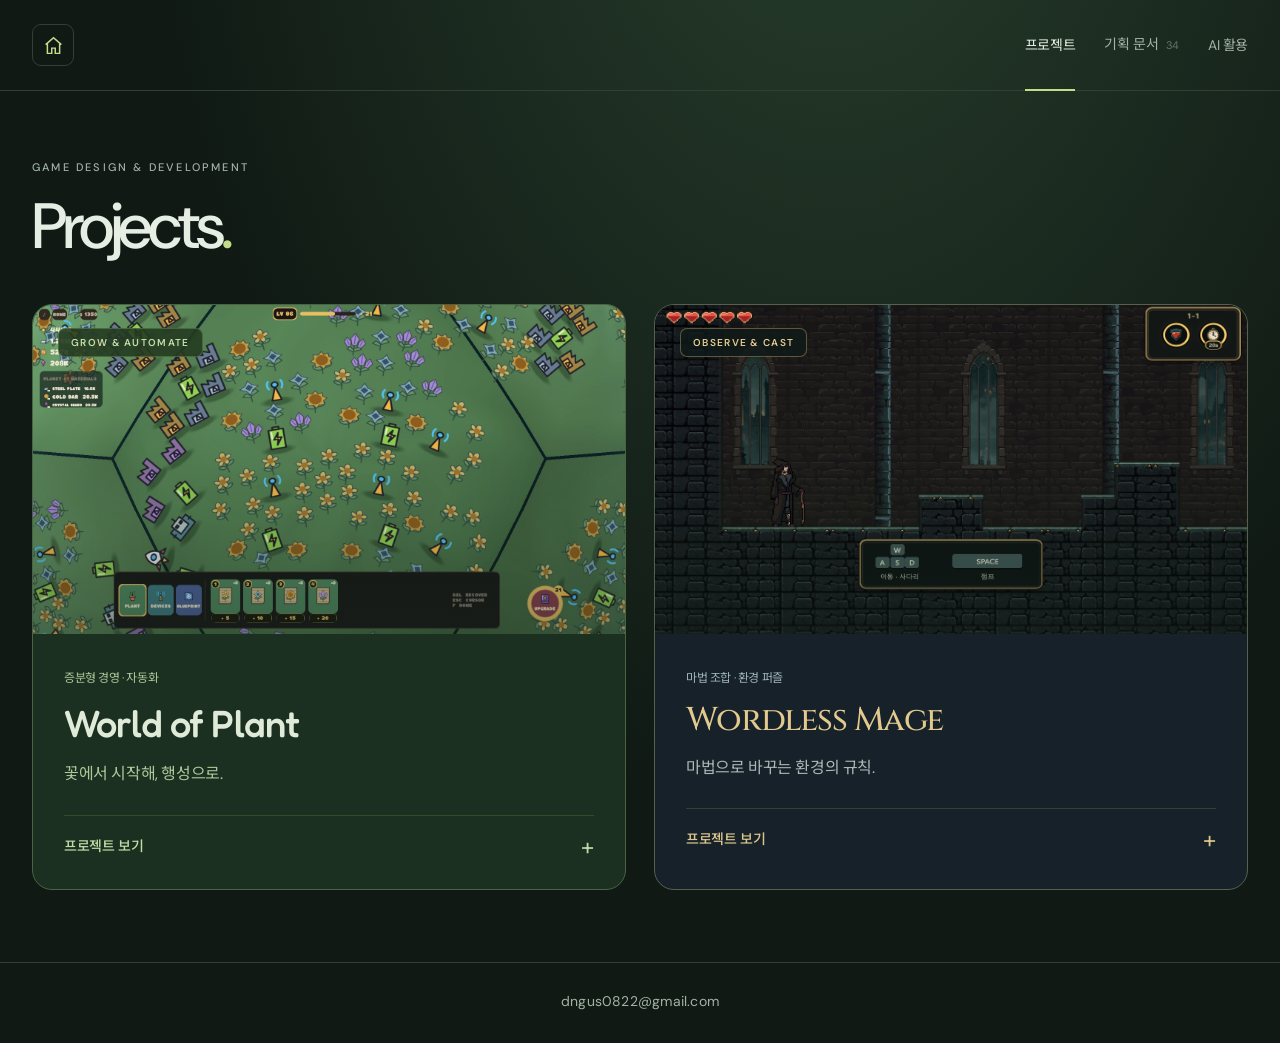
==== commit 0e66eed4: "Add editable AI development page and refresh game screenshots" ====
--- a/public/index.html
+++ b/public/index.html
@@ -1,7 +1,7 @@
 <!doctype html><html lang="ko"><head>
-<meta charset="utf-8"><meta name="viewport" content="width=device-width,initial-scale=1"><meta name="description" content="World of Plant와 Wordless Mage의 컨셉, 플레이 흐름, 제작 방식과 기획 문서."><meta name="theme-color" content="#101914"><title>Game Archive</title><link rel="icon" href="./assets/favicon.svg" type="image/svg+xml"><link rel="stylesheet" href="./styles.css?v=f594e0442c43"><script defer src="./data/site-data.js?v=f594e0442c43"></script><script defer src="./app.js?v=f594e0442c43"></script><meta name="archive-build" content="f594e0442c43"></head>
+<meta charset="utf-8"><meta name="viewport" content="width=device-width,initial-scale=1"><meta name="description" content="World of Plant와 Wordless Mage의 컨셉, 플레이 흐름, 제작 방식과 기획 문서."><meta name="theme-color" content="#101914"><title>Game Archive</title><link rel="icon" href="./assets/favicon.svg" type="image/svg+xml"><link rel="stylesheet" href="./styles.css?v=8501699e215a"><script defer src="./data/site-data.js?v=8501699e215a"></script><script defer src="./app.js?v=8501699e215a"></script><meta name="archive-build" content="8501699e215a"></head>
 <body data-theme="archive"><a class="skip-link" href="#main">본문으로 이동</a>
-<header class="site-header"><a class="home-button" href="#overview" aria-label="홈"><svg viewBox="0 0 24 24" aria-hidden="true"><path d="m3 11 9-8 9 8M5 10v11h5v-6h4v6h5V10"/></svg></a><nav class="site-nav" aria-label="주 메뉴"><a href="#overview" data-nav="overview">프로젝트</a><a href="#documents" data-nav="documents">기획 문서 <span id="doc-count"></span></a></nav></header>
+<header class="site-header"><a class="home-button" href="#overview" aria-label="홈"><svg viewBox="0 0 24 24" aria-hidden="true"><path d="m3 11 9-8 9 8M5 10v11h5v-6h4v6h5V10"/></svg></a><nav class="site-nav" aria-label="주 메뉴"><a href="#overview" data-nav="overview">프로젝트</a><a href="#documents" data-nav="documents">기획 문서 <span id="doc-count"></span></a><a href="#ai-development" data-nav="ai-development">AI 활용</a></nav></header>
 <div class="workspace"><span id="breadcrumb" class="sr-only"></span><main id="main" tabindex="-1"></main><footer class="footer"><a class="contact-email" href="mailto:dngus0822@gmail.com">dngus0822@gmail.com</a><time id="updated" class="sr-only"></time></footer></div>
 <dialog id="document-dialog" class="document-dialog" aria-labelledby="dialog-title"><header class="dialog-top"><div><span class="eyebrow" id="dialog-kicker"></span><h2 id="dialog-title"></h2></div><button class="icon-button" id="close-dialog" aria-label="문서 닫기">✕</button></header><div id="dialog-body"></div></dialog>
 <dialog id="resource-dialog" class="resource-dialog" aria-labelledby="resource-title"><header class="dialog-top"><h2 id="resource-title"></h2><button class="icon-button" id="close-resource" aria-label="리소스 닫기">✕</button></header><div id="resource-body"></div></dialog>
--- a/public/styles.css
+++ b/public/styles.css
@@ -32,3 +32,9 @@
 .image-url-add{width:100%;display:flex;align-items:end;gap:10px;margin-top:20px}.image-url-add .form-field{flex:1}.image-url-add .button{flex-shrink:0}.doc-inline-image{margin-right:0}.image-url-add input{min-width:0}@media(max-width:560px){.image-url-add{align-items:stretch;flex-direction:column}}
 .image-layout-controls input,.image-layout-controls select{min-height:40px;font-size:14px;padding:8px 10px;background:var(--bg);border:1px solid var(--line);border-radius:5px}
 .live-preview-panel{top:86px}.preview-viewport{min-height:360px}.preview-viewport iframe{height:calc(100vh - 285px);min-height:360px}@media(max-width:800px){.live-preview-panel{top:auto}.preview-viewport iframe{height:650px}}
+/* Blank-page authoring and ordered insertion. */
+.authoring-heading{display:flex;align-items:center;justify-content:space-between;gap:15px}.authoring-heading h2{margin:0}.new-document-details{margin:22px 0;padding:14px;border:1px solid var(--line);border-radius:8px}.new-document-details summary{cursor:pointer;color:var(--accent);font-size:15px}.new-document-details form{margin-top:20px}.new-document-details .button{margin-top:15px}.page-authoring-actions{display:flex;gap:15px;align-items:center;margin:15px 0 24px}.document-author-toolbar{position:sticky;top:74px;z-index:6;border:1px solid var(--line);border-radius:9px;background:var(--paper);padding:12px;margin:24px 0 14px;box-shadow:0 8px 22px #0002}.insert-position-label{display:flex;align-items:center;gap:10px;font-size:13px;color:var(--muted)}.insert-position-label select{flex:1;min-width:0;font-size:13px;padding:7px 10px}.block-insert-tools{display:flex;gap:6px;flex-wrap:wrap;margin-top:11px}.block-insert-tools .button{font-size:13px;padding:8px 12px}.new-table-options{font-size:12px;color:var(--muted);margin-top:10px}.new-table-options summary{cursor:pointer}.new-table-options label{display:inline-flex;align-items:center;gap:7px;margin:10px 14px 0 0}.new-table-options input{width:62px;padding:5px 8px}.content-insert-gap{display:flex;justify-content:center;align-items:center;gap:7px;position:relative;min-height:30px;margin:5px 0}.content-insert-gap:before,.content-insert-gap:after{content:'';height:1px;background:var(--line);flex:1;opacity:.35}.content-insert-gap>button{border:1px solid var(--line);background:var(--bg);color:var(--accent);width:27px;height:27px;border-radius:50%;font-size:18px;line-height:1}.inline-insert-menu{display:flex;gap:5px;flex-wrap:wrap;background:var(--paper);border:1px solid var(--line);padding:8px;border-radius:8px}.inline-insert-menu button{border:0;border-radius:4px;background:var(--bg);color:var(--ink);font-size:13px;padding:7px 10px}.inline-insert-menu button:hover,.block-insert-tools .button:hover{border-color:var(--accent);color:var(--accent)}.editor-doc-block{margin-top:0}.empty-authoring{text-align:center;padding:32px 12px;color:var(--muted);font-size:15px}.block-text-kind{display:flex;align-items:center;gap:10px;font-size:12px;color:var(--muted);margin-bottom:10px}.block-text-kind select{font-size:13px;padding:5px 11px}.table-structure-tools{display:flex;align-items:end;gap:6px;flex-wrap:wrap;margin-bottom:12px}.table-structure-tools label{display:grid;gap:5px;font-size:12px;color:var(--muted)}.table-structure-tools select{font-size:12px;padding:6px 10px}.table-structure-tools button{border:1px solid var(--line);border-radius:5px;padding:7px 9px;background:var(--bg);font-size:12px}.editor-link-block .form-field,.editor-video-block>.form-field{margin:12px 0}.block-actions button:disabled,.table-structure-tools button:disabled{opacity:.35;cursor:default}.doc-inline-video{margin-right:0;margin-bottom:25px;max-width:100%}.doc-inline-video video,.doc-inline-video iframe{display:block;width:100%;aspect-ratio:16/9;background:#050b07;border:0;border-radius:8px}.doc-inline-video h4{font-size:17px;font-weight:500;margin:13px 0 5px}.doc-inline-video figcaption{font-size:14px;color:var(--muted);line-height:1.8}.doc-link-card{display:flex;gap:16px;padding:19px;border:1px solid var(--line);background:var(--paper);border-radius:9px;margin:15px 0 24px;overflow-wrap:anywhere}.doc-link-card:hover{border-color:var(--accent)}.doc-link-symbol{color:var(--accent);flex-shrink:0}.doc-link-symbol svg{width:24px;height:24px}.doc-link-card strong{display:block;font-size:17px;font-weight:500}.doc-link-card small{display:block;line-height:1.8;color:var(--muted);font-size:14px;margin-top:5px}.doc-link-url{display:block;color:var(--accent);font-size:12px;margin-top:9px}.authored-heading{font-size:22px;font-weight:500;line-height:1.65;margin:30px 0 15px}.editor-image-block .image-placement-stage:has(img:not([src]),img[src=""]){min-height:110px}.editor-image-block .image-placement-stage img:not([src]),.editor-image-block .image-placement-stage img[src=""]{min-height:100px;opacity:0}
+@media(max-width:560px){.document-author-toolbar{position:relative;top:auto}.block-insert-tools{gap:5px}.block-insert-tools .button{font-size:12px;padding:7px 10px}.content-insert-gap{flex-wrap:wrap}.table-structure-tools{gap:5px}.table-structure-tools button{padding:7px 8px}.authored-heading{font-size:20px}.doc-link-card{padding:15px;gap:11px}.doc-link-card strong{font-size:16px}}
+
+/* AI development: shared portfolio tone and editable content. */
+.ai-page{max-width:1120px;margin:auto}.ai-page .page-title{max-width:780px}.ai-ownership{padding:28px;border:1px solid var(--border,#34433d);border-radius:20px;background:rgba(121,175,148,.06)}.ai-page h2{font-size:1.3rem;margin:0 0 20px}.ai-roles{display:flex;flex-wrap:wrap;gap:10px;list-style:none;margin:0;padding:0}.ai-roles li{padding:10px 15px;border:1px solid #40584c;border-radius:12px;color:#e1eddf}.ai-section{margin-top:48px}.ai-tools{display:grid;grid-template-columns:repeat(3,1fr);gap:18px}.ai-tool{padding:25px;border:1px solid #34433d;border-radius:18px;background:#17201c}.ai-tool h3{margin:16px 0 12px}.ai-tool p{line-height:1.8;color:#aebbb4;margin:0}.ai-projects{display:flex;flex-wrap:wrap;gap:12px;margin-top:40px}.ai-projects .button{display:flex;gap:10px;align-items:center}@media(max-width:700px){.ai-tools{grid-template-columns:1fr}.ai-ownership{padding:20px}.site-nav{gap:14px}.ai-page .page-title h1{font-size:2rem}}
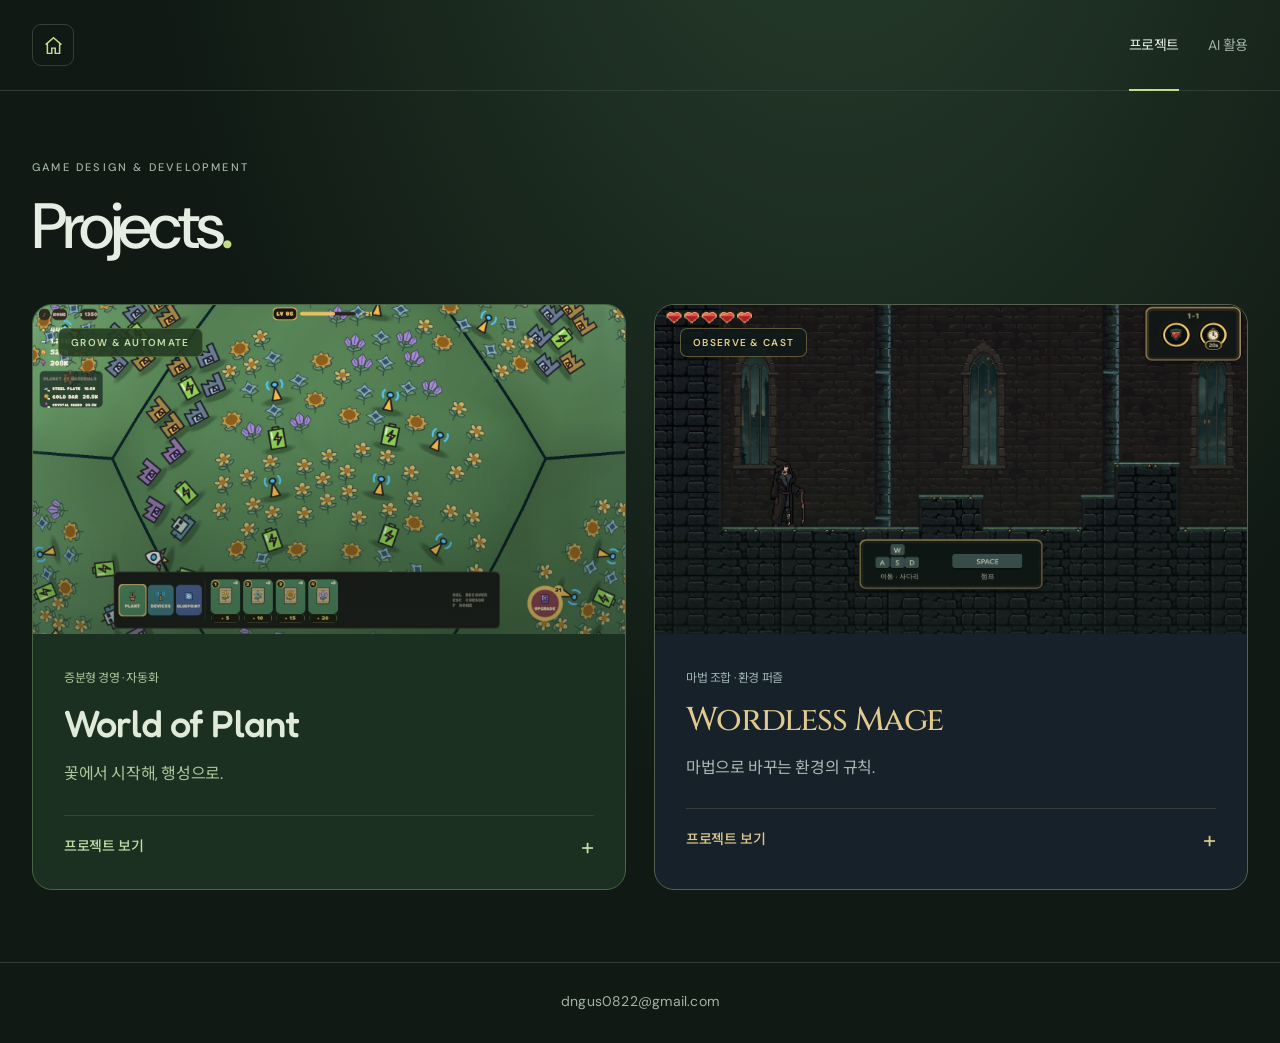
==== commit dae63ca2: "Replace document browsing with game galleries and production stories" ====
--- a/public/index.html
+++ b/public/index.html
@@ -1,7 +1,7 @@
 <!doctype html><html lang="ko"><head>
-<meta charset="utf-8"><meta name="viewport" content="width=device-width,initial-scale=1"><meta name="description" content="World of Plant와 Wordless Mage의 컨셉, 플레이 흐름, 제작 방식과 기획 문서."><meta name="theme-color" content="#101914"><title>Game Archive</title><link rel="icon" href="./assets/favicon.svg" type="image/svg+xml"><link rel="stylesheet" href="./styles.css?v=8501699e215a"><script defer src="./data/site-data.js?v=8501699e215a"></script><script defer src="./app.js?v=8501699e215a"></script><meta name="archive-build" content="8501699e215a"></head>
+<meta charset="utf-8"><meta name="viewport" content="width=device-width,initial-scale=1"><meta name="description" content="World of Plant와 Wordless Mage의 소개, 플레이 화면과 작업 방법·제작 순서."><meta name="theme-color" content="#101914"><title>Game Archive</title><link rel="icon" href="./assets/favicon.svg" type="image/svg+xml"><link rel="stylesheet" href="./styles.css?v=8501699e215a"><script defer src="./data/site-data.js?v=8501699e215a"></script><script defer src="./app.js?v=8501699e215a"></script><meta name="archive-build" content="8501699e215a"></head>
 <body data-theme="archive"><a class="skip-link" href="#main">본문으로 이동</a>
-<header class="site-header"><a class="home-button" href="#overview" aria-label="홈"><svg viewBox="0 0 24 24" aria-hidden="true"><path d="m3 11 9-8 9 8M5 10v11h5v-6h4v6h5V10"/></svg></a><nav class="site-nav" aria-label="주 메뉴"><a href="#overview" data-nav="overview">프로젝트</a><a href="#documents" data-nav="documents">기획 문서 <span id="doc-count"></span></a><a href="#ai-development" data-nav="ai-development">AI 활용</a></nav></header>
+<header class="site-header"><a class="home-button" href="#overview" aria-label="홈"><svg viewBox="0 0 24 24" aria-hidden="true"><path d="m3 11 9-8 9 8M5 10v11h5v-6h4v6h5V10"/></svg></a><nav class="site-nav" aria-label="주 메뉴"><a href="#overview" data-nav="overview">프로젝트</a><a href="#ai-development" data-nav="ai-development">AI 활용</a></nav></header>
 <div class="workspace"><span id="breadcrumb" class="sr-only"></span><main id="main" tabindex="-1"></main><footer class="footer"><a class="contact-email" href="mailto:dngus0822@gmail.com">dngus0822@gmail.com</a><time id="updated" class="sr-only"></time></footer></div>
 <dialog id="document-dialog" class="document-dialog" aria-labelledby="dialog-title"><header class="dialog-top"><div><span class="eyebrow" id="dialog-kicker"></span><h2 id="dialog-title"></h2></div><button class="icon-button" id="close-dialog" aria-label="문서 닫기">✕</button></header><div id="dialog-body"></div></dialog>
 <dialog id="resource-dialog" class="resource-dialog" aria-labelledby="resource-title"><header class="dialog-top"><h2 id="resource-title"></h2><button class="icon-button" id="close-resource" aria-label="리소스 닫기">✕</button></header><div id="resource-body"></div></dialog>
--- a/public/styles.css
+++ b/public/styles.css
@@ -38,3 +38,13 @@
 
 /* AI development: shared portfolio tone and editable content. */
 .ai-page{max-width:1120px;margin:auto}.ai-page .page-title{max-width:780px}.ai-ownership{padding:28px;border:1px solid var(--border,#34433d);border-radius:20px;background:rgba(121,175,148,.06)}.ai-page h2{font-size:1.3rem;margin:0 0 20px}.ai-roles{display:flex;flex-wrap:wrap;gap:10px;list-style:none;margin:0;padding:0}.ai-roles li{padding:10px 15px;border:1px solid #40584c;border-radius:12px;color:#e1eddf}.ai-section{margin-top:48px}.ai-tools{display:grid;grid-template-columns:repeat(3,1fr);gap:18px}.ai-tool{padding:25px;border:1px solid #34433d;border-radius:18px;background:#17201c}.ai-tool h3{margin:16px 0 12px}.ai-tool p{line-height:1.8;color:#aebbb4;margin:0}.ai-projects{display:flex;flex-wrap:wrap;gap:12px;margin-top:40px}.ai-projects .button{display:flex;gap:10px;align-items:center}@media(max-width:700px){.ai-tools{grid-template-columns:1fr}.ai-ownership{padding:20px}.site-nav{gap:14px}.ai-page .page-title h1{font-size:2rem}}
+
+/* Interactive AI case studies — keeps the existing dark green / cyan palette. */
+.ai-interactive{--ai-accent:#c6d790}.ai-interactive[data-ai-theme="wop"]{--ai-accent:#a5d3a3}.ai-interactive[data-ai-theme="ww"]{--ai-accent:#87cfd6}.ai-interactive .page-title{margin-bottom:22px}.ai-tool-pills{display:flex;gap:10px;flex-wrap:wrap;margin-bottom:30px}.ai-tool-pills span{font-size:.8rem;border:1px solid #38473e;border-radius:30px;padding:7px 13px;color:#b9c7bf}.ai-tabs{display:flex;gap:6px;overflow-x:auto;position:sticky;top:89px;z-index:5;padding:10px;background:#111c17f5;backdrop-filter:blur(12px);border:1px solid #34433d;border-radius:16px;scrollbar-width:thin}.ai-tabs button{flex:0 0 auto;font:inherit;font-size:.87rem;border:1px solid transparent;border-radius:10px;background:transparent;color:#9eaea4;padding:12px 16px;cursor:pointer}.ai-tabs button:hover{color:#fff;background:#22332a}.ai-tabs button[aria-selected="true"]{color:#0d1914;background:var(--ai-accent);font-weight:700}.ai-section-panel{border:1px solid #34433d;border-radius:22px;padding:30px;margin-top:22px;background:linear-gradient(145deg,#1d2b22a6,#101a16);animation:ai-panel-in .22s ease-out}.ai-panel-heading{display:flex;align-items:baseline;gap:20px;padding-bottom:20px;border-bottom:1px solid #34433d;margin-bottom:22px}.ai-panel-heading span{font-size:.78rem;letter-spacing:.12em;color:var(--ai-accent)}.ai-panel-heading h2{margin:0;font-size:1.6rem}.ai-markdown{color:#bdcbc2;font-size:.97rem;line-height:1.9}.ai-markdown p{margin:0 0 18px;white-space:pre-line}.ai-markdown p:last-child{margin-bottom:0}.ai-markdown a{color:var(--ai-accent);text-underline-offset:4px}.ai-markdown ul,.ai-markdown ol{padding-left:24px;margin:0 0 18px}.ai-markdown li{margin-bottom:10px}.ai-markdown strong{color:#f0f4ea}.ai-markdown code{font-size:.85em;background:#101713;padding:2px 5px;border-radius:4px}.ai-markdown pre{padding:20px;overflow:auto;background:#0c1411;border:1px solid #34433d;border-radius:12px;line-height:1.8}.ai-markdown pre code{padding:0;background:none;font-family:Consolas,monospace;white-space:pre}.ai-markdown blockquote{margin:18px 0;padding:12px 20px;border-left:3px solid var(--ai-accent);background:#273b2e5c}.ai-markdown .doc-content-table{font-size:.9rem;min-width:480px}.ai-markdown .doc-content-table th{color:#e0e9d8;background:#26392c}.ai-detail{margin:12px 0;border:1px solid #34483b;border-radius:14px;background:#15221a66}.ai-detail summary{display:flex;align-items:center;justify-content:space-between;gap:12px;font-weight:650;color:#e4ebdd;cursor:pointer;padding:19px 21px;list-style:none}.ai-detail summary::-webkit-details-marker{display:none}.ai-detail summary span{font-size:1.3rem;color:var(--ai-accent);transition:transform .18s}.ai-detail[open] summary span{transform:rotate(45deg)}.ai-detail>div{padding:0 21px 22px}.ai-figure{margin:0 0 26px}.ai-figure button{display:block;width:100%;position:relative;border:1px solid #435447;border-radius:14px;overflow:hidden;padding:0;cursor:zoom-in;background:#0a110e}.ai-figure img{display:block;width:100%;max-height:530px;object-fit:contain}.ai-figure button span{position:absolute;right:14px;bottom:14px;background:#102219e8;border:1px solid #6e8d73;border-radius:20px;padding:4px 12px;color:#ecf1df;font-size:.8rem}.ai-figure figcaption{font-size:.8rem;color:#8b9e91;margin-top:8px}.ai-stepper{display:grid;grid-template-columns:repeat(3,1fr);gap:10px;margin-bottom:22px}.ai-stepper button{display:flex;align-items:center;gap:12px;text-align:left;font:inherit;font-size:.86rem;color:#b5c3b9;background:#142119;border:1px solid #34483b;border-radius:13px;padding:18px;cursor:pointer}.ai-stepper button span{font-size:.75rem;color:var(--ai-accent)}.ai-stepper button.selected{border-color:var(--ai-accent);background:#2a3c2a;color:#f2f5e8}.ai-step-detail{background:#101b15;border-radius:14px;padding:25px;border-left:3px solid var(--ai-accent)}.ai-step-detail h3{font-size:1.15rem;margin:0 0 15px;color:#eff2e9}.ai-tabs button:focus-visible,.ai-stepper button:focus-visible,.ai-detail summary:focus-visible,.ai-figure button:focus-visible{outline:2px solid var(--ai-accent);outline-offset:3px}#ai-markdown{font-family:Consolas,monospace;font-size:.9rem;line-height:1.7;min-height:400px}.project-card{transition:transform .2s,border-color .2s}.project-card:hover{transform:translateY(-4px)}.project-visual img{transition:transform .35s}.project-card:hover .project-visual img{transform:scale(1.025)}
+@keyframes ai-panel-in{from{opacity:.5;transform:translateY(5px)}to{opacity:1;transform:none}}@media(max-width:700px){.ai-tabs{top:75px;border-radius:12px;padding:7px}.ai-tabs button{padding:10px 12px;font-size:.8rem}.ai-section-panel{padding:18px;border-radius:16px}.ai-panel-heading{gap:12px}.ai-panel-heading h2{font-size:1.3rem}.ai-stepper{grid-template-columns:repeat(2,1fr)}.ai-stepper button{padding:14px 10px}.ai-detail summary{padding:15px}.ai-detail>div{padding:0 15px 18px}.ai-markdown{font-size:.9rem}.ai-markdown pre{padding:14px}}@media(prefers-reduced-motion:reduce){.ai-section-panel{animation:none}.project-card,.project-visual img,.ai-detail summary span{transition:none}.project-card:hover,.project-card:hover .project-visual img{transform:none}}
+
+/* Game showcases and production journals. */
+.project-screen-section,.project-production,.project-ownership{margin-top:55px}.project-screen{margin:0;background:#0c1510;border:1px solid #3b5140;border-radius:20px;overflow:hidden}.screen-enlarge{display:block;position:relative;width:100%;background:#0b110f;border:0;padding:0;cursor:zoom-in}.screen-enlarge img{display:block;width:100%;aspect-ratio:16/9;object-fit:contain}.screen-enlarge>span{position:absolute;right:18px;bottom:18px;background:#15251de8;color:#edf0dc;padding:7px 13px;border:1px solid #6c896e;border-radius:30px;font-size:.8rem}.project-screen figcaption{padding:23px 26px}.project-screen h3{margin:0 0 8px;font-size:1.15rem}.project-screen figcaption p{margin:0;color:#a8bcae;line-height:1.8}.screen-thumbnails{display:grid;grid-template-columns:repeat(3,1fr);gap:14px;margin-top:16px}.screen-thumbnails button{overflow:hidden;text-align:left;border:1px solid #3b5140;border-radius:13px;background:#132019;color:#a8bcae;padding:0;cursor:pointer;font:inherit}.screen-thumbnails img{display:block;width:100%;aspect-ratio:16/9;object-fit:cover}.screen-thumbnails span{display:block;padding:12px 15px;font-size:.85rem}.screen-thumbnails [aria-pressed="true"]{border-color:#cad798;color:#eff3d9;box-shadow:0 0 0 1px #cad798}.project-ownership{padding:30px;border:1px solid #3b5140;border-radius:20px;background:#22372a66}.project-ownership>p{color:#b2c3b7;line-height:1.8;margin:20px 0 0}.project-production{--ai-accent:#b3d59b}.project-page.ww .project-production{--ai-accent:#8bcbd6}.production-timeline{margin-top:24px}.production-step{display:grid;grid-template-columns:72px 1fr;gap:20px;position:relative;padding-bottom:30px}.production-step:not(:last-child):before{content:'';position:absolute;top:60px;bottom:0;left:27px;width:1px;background:#3b5140}.production-number{display:grid;place-items:center;align-self:start;width:56px;height:56px;color:var(--ai-accent);border:1px solid #516848;border-radius:16px;background:#1b3021;font-size:1.1rem;letter-spacing:.05em}.production-content{padding:28px;border:1px solid #3b5140;border-radius:20px;background:linear-gradient(145deg,#1b2c21,#111b16)}.production-content>h3{margin:0 0 22px;font-size:1.4rem;color:#e7f0d9}.production-content h4{font-size:1rem;color:#cfdfb6;margin:25px 0 14px}.project-page.ww .production-content{background:linear-gradient(145deg,#192933,#101a20);border-color:#344e58}.project-page.ww .production-number{background:#1b2e37;border-color:#435b64}.project-page.ww .production-content h4{color:#a6d6de}.project-page.ww .project-screen,.project-page.ww .project-ownership{background:#142029;border-color:#354e58}.project-bottom-links{display:flex;flex-wrap:wrap;gap:14px;justify-content:space-between;margin:25px 0 40px}.subnav{overflow:auto;white-space:nowrap;scrollbar-width:thin}.project-screen-section,.project-production,.project-ownership{scroll-margin-top:110px}.production-content .ai-markdown>p:last-child{margin-bottom:0}.production-content .doc-content-table{min-width:450px}.screen-thumbnails button:focus-visible,.screen-enlarge:focus-visible{outline:2px solid #d7e3ae;outline-offset:4px}
+@media(max-width:700px){.production-step{grid-template-columns:42px 1fr;gap:10px}.production-number{width:37px;height:42px;font-size:.85rem;border-radius:12px}.production-step:not(:last-child):before{left:18px;top:48px}.production-content{padding:20px 16px;border-radius:15px;min-width:0}.production-content>h3{font-size:1.15rem}.project-screen figcaption{padding:18px}.project-ownership{padding:20px}.screen-thumbnails{gap:8px}.screen-thumbnails span{padding:9px;font-size:.72rem}.project-screen-section,.project-production,.project-ownership{margin-top:36px}}
+
+.project-ownership + .brief-section{margin-top:48px}
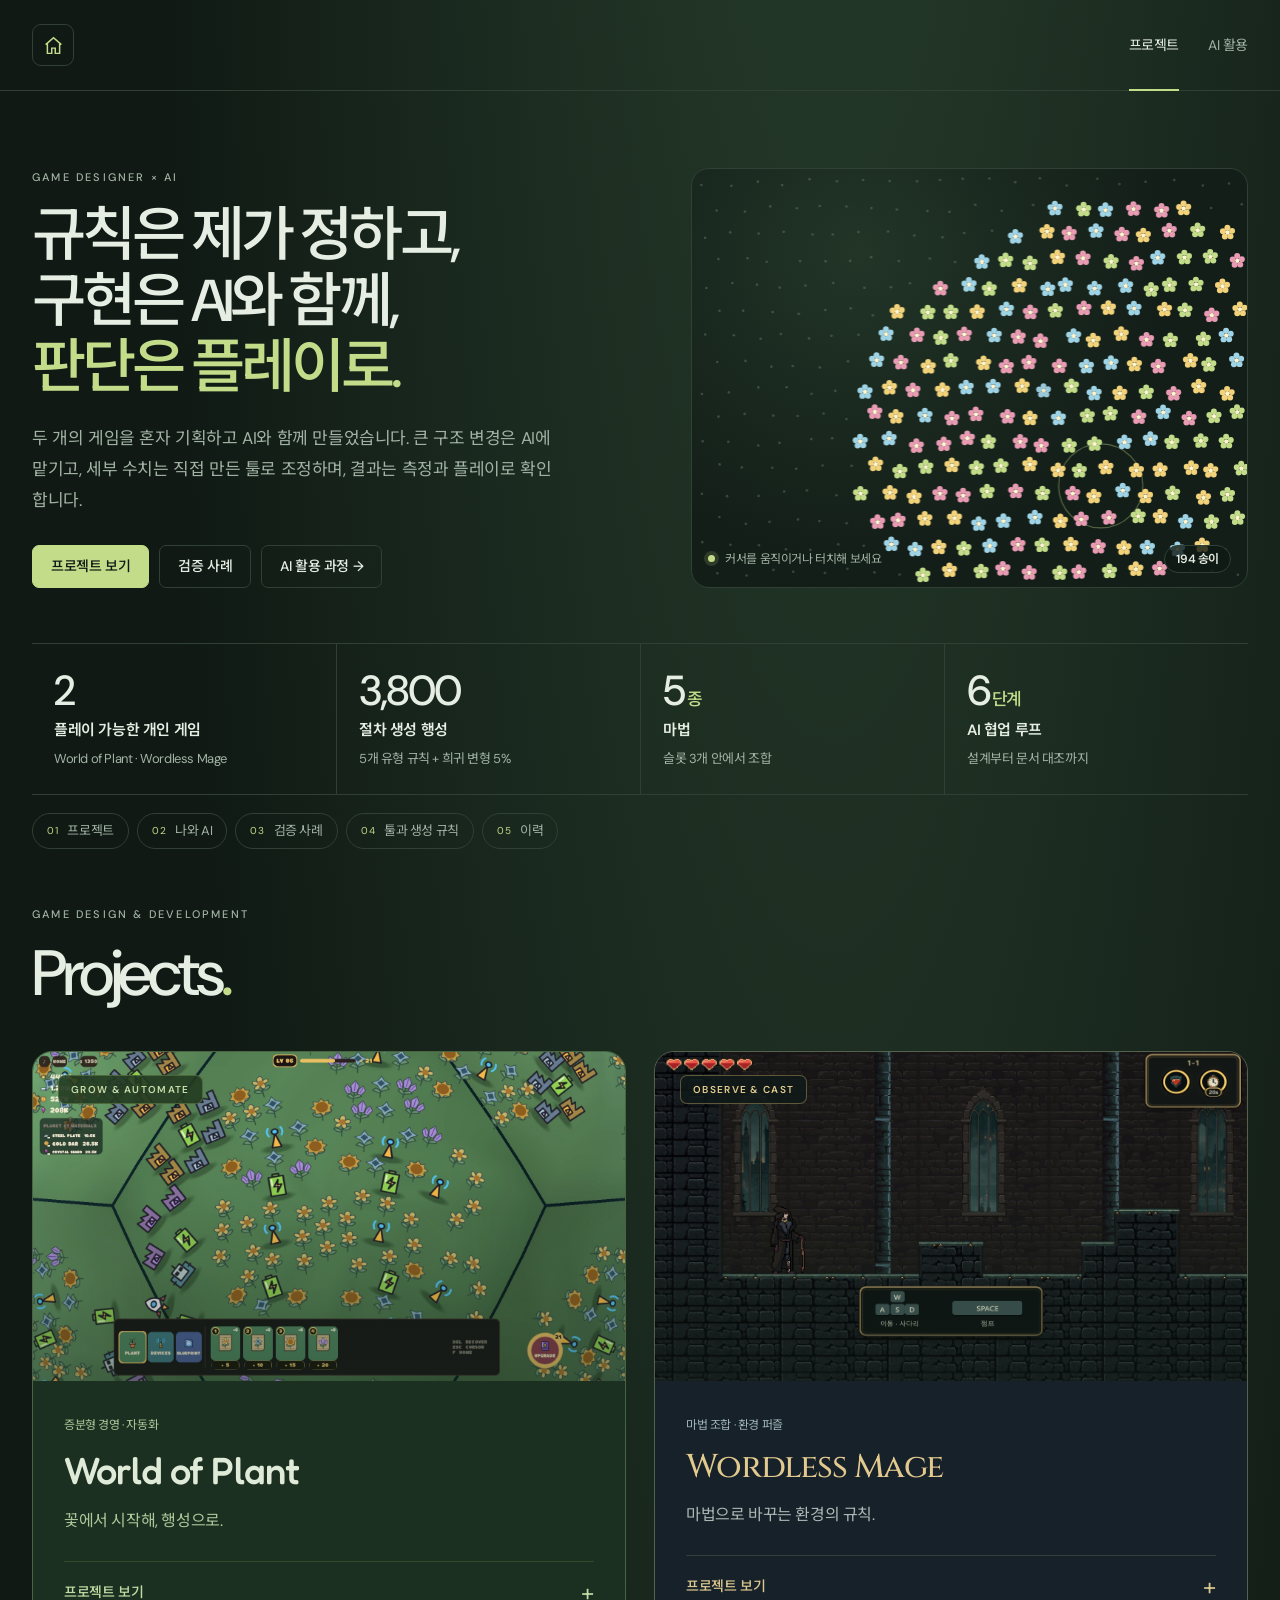
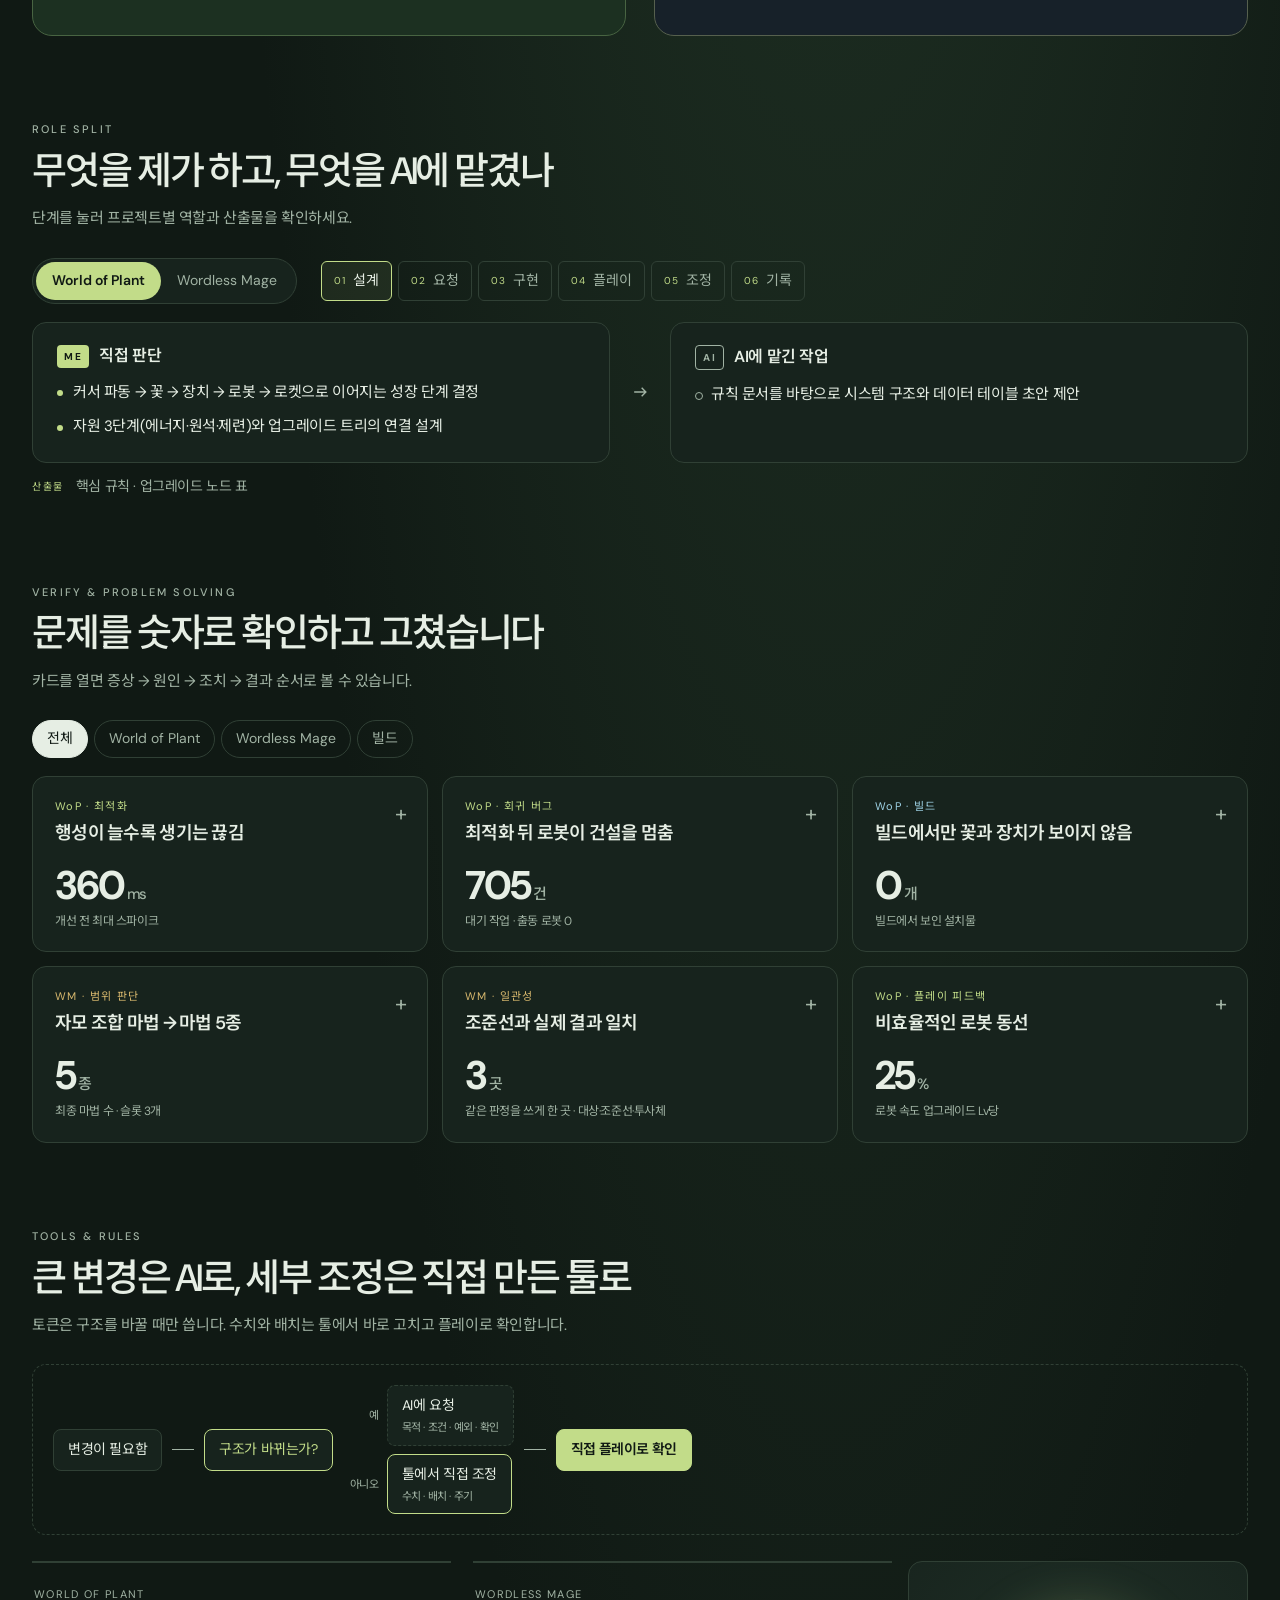
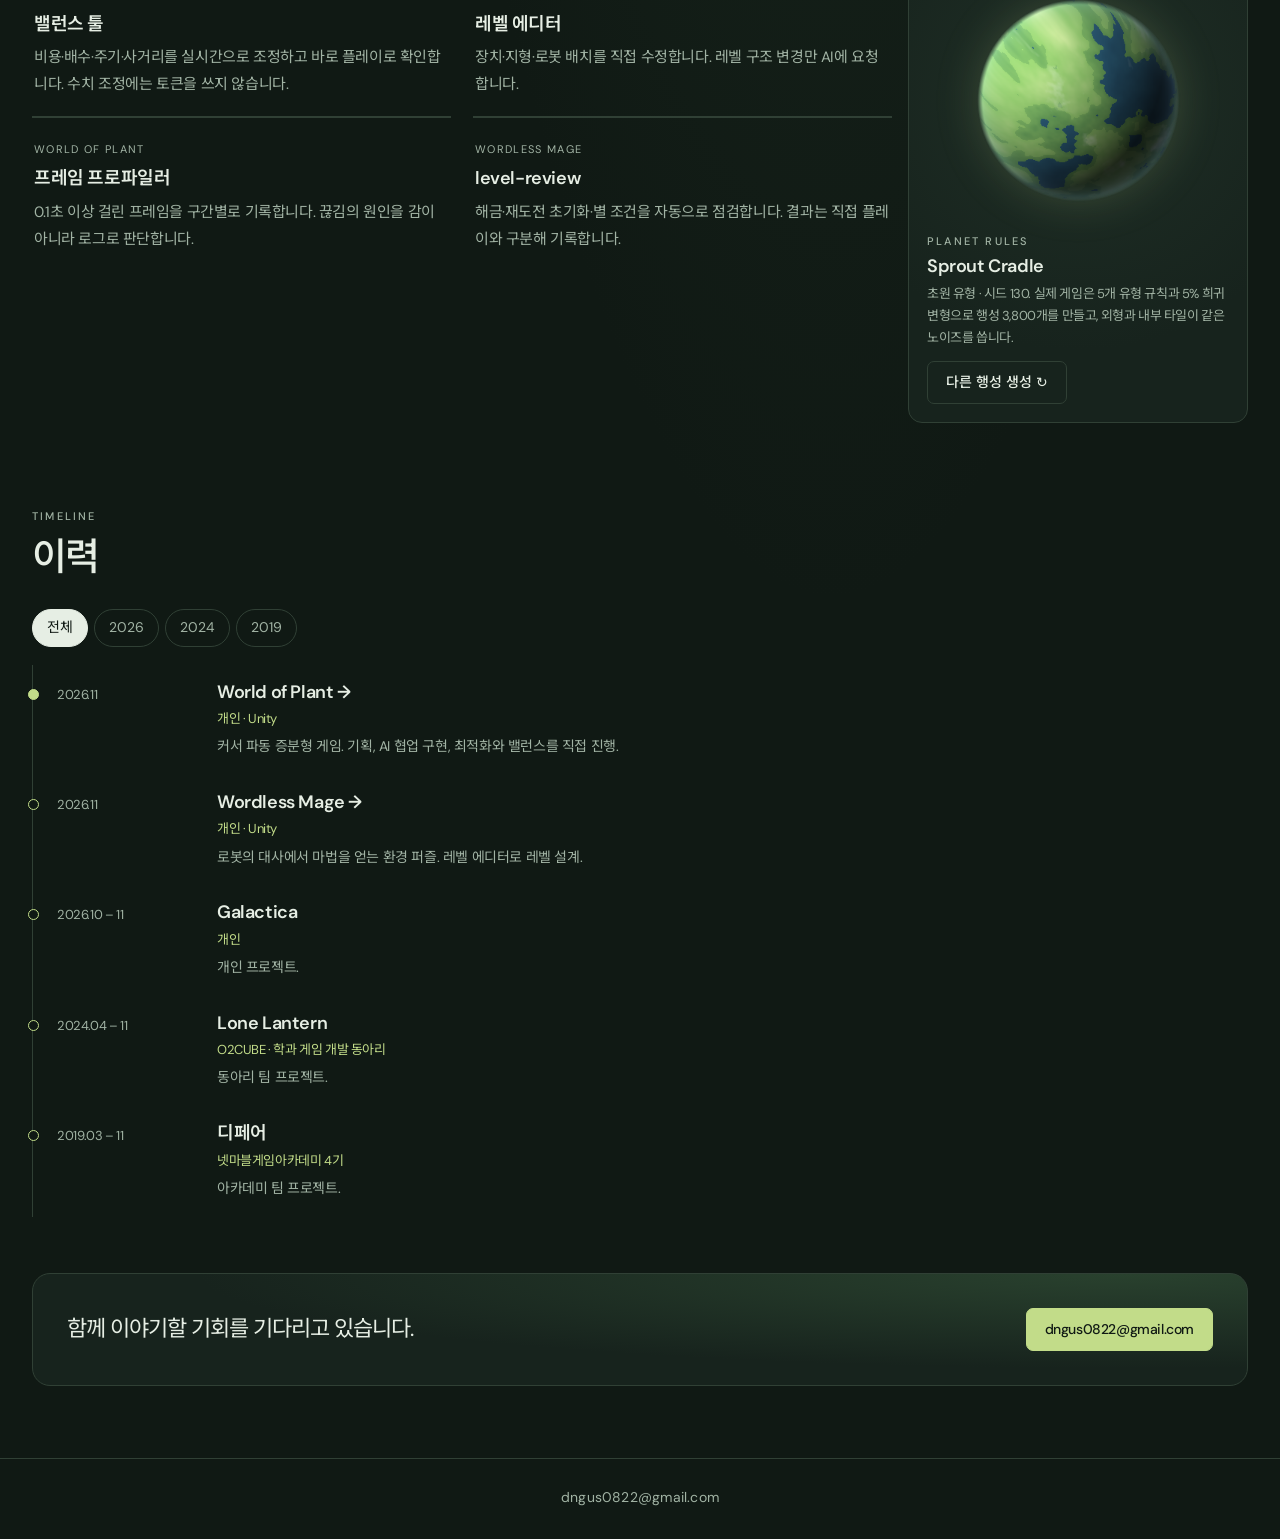
==== commit 4e5b12e1: "메인 페이지 인터랙티브 섹션 추가" ====
--- a/public/index.html
+++ b/public/index.html
@@ -1,5 +1,5 @@
 <!doctype html><html lang="ko"><head>
-<meta charset="utf-8"><meta name="viewport" content="width=device-width,initial-scale=1"><meta name="description" content="World of Plant와 Wordless Mage의 소개, 플레이 화면과 작업 방법·제작 순서."><meta name="theme-color" content="#101914"><title>Game Archive</title><link rel="icon" href="./assets/favicon.svg" type="image/svg+xml"><link rel="stylesheet" href="./styles.css?v=8501699e215a"><script defer src="./data/site-data.js?v=8501699e215a"></script><script defer src="./app.js?v=8501699e215a"></script><meta name="archive-build" content="8501699e215a"></head>
+<meta charset="utf-8"><meta name="viewport" content="width=device-width,initial-scale=1"><meta name="description" content="규칙은 직접 정하고, 구현은 AI와 함께, 판단은 플레이로. World of Plant와 Wordless Mage의 소개, 플레이 화면, AI 활용 방식과 검증 사례."><meta name="theme-color" content="#101914"><title>Game Archive</title><link rel="icon" href="./assets/favicon.svg" type="image/svg+xml"><link rel="stylesheet" href="./styles.css?v=8501699e215a"><link rel="stylesheet" href="./showcase.css?v=8501699e215a"><script defer src="./data/site-data.js?v=8501699e215a"></script><script defer src="./app.js?v=8501699e215a"></script><script defer src="./showcase.js?v=8501699e215a"></script><meta name="archive-build" content="8501699e215a"></head>
 <body data-theme="archive"><a class="skip-link" href="#main">본문으로 이동</a>
 <header class="site-header"><a class="home-button" href="#overview" aria-label="홈"><svg viewBox="0 0 24 24" aria-hidden="true"><path d="m3 11 9-8 9 8M5 10v11h5v-6h4v6h5V10"/></svg></a><nav class="site-nav" aria-label="주 메뉴"><a href="#overview" data-nav="overview">프로젝트</a><a href="#ai-development" data-nav="ai-development">AI 활용</a></nav></header>
 <div class="workspace"><span id="breadcrumb" class="sr-only"></span><main id="main" tabindex="-1"></main><footer class="footer"><a class="contact-email" href="mailto:dngus0822@gmail.com">dngus0822@gmail.com</a><time id="updated" class="sr-only"></time></footer></div>
--- a/public/showcase.css
+++ b/public/showcase.css
@@ -0,0 +1,153 @@
+/* Showcase layer — uses the archive tokens from styles.css */
+.nx-hero{display:grid;grid-template-columns:minmax(0,1.05fr) minmax(0,.95fr);gap:44px;align-items:center;min-height:470px;margin:4px 0 30px}
+.nx-hero h1{font-size:clamp(40px,4.6vw,64px);line-height:1.12;letter-spacing:-.065em;font-weight:500;margin:16px 0 22px}
+.nx-hero h1 em{font-style:normal;color:var(--accent)}
+.nx-lead{font-size:17px;line-height:1.85;color:var(--muted);max-width:520px}
+.nx-actions{display:flex;flex-wrap:wrap;gap:10px;margin-top:28px}
+.nx-toy{margin:0;position:relative;height:420px;border:1px solid var(--line);border-radius:18px;overflow:hidden;background:radial-gradient(circle at 30% 20%,#223527 0,transparent 60%),#131e18}
+.nx-toy canvas{width:100%;height:100%;display:block;cursor:crosshair;touch-action:none}
+.nx-toy figcaption{position:absolute;left:16px;right:16px;bottom:14px;display:flex;align-items:center;gap:10px;font-size:12px;color:var(--muted);pointer-events:none}
+.nx-toy figcaption b{margin-left:auto;color:var(--ink);font-weight:600;font-variant-numeric:tabular-nums;background:#101914cc;border:1px solid var(--line);border-radius:30px;padding:3px 11px}
+.nx-dot{width:7px;height:7px;border-radius:50%;background:var(--accent);box-shadow:0 0 0 4px #c2dc8926;animation:nx-pulse 2s infinite}
+@keyframes nx-pulse{50%{box-shadow:0 0 0 8px #c2dc8900}}
+
+.nx-stats{display:grid;grid-template-columns:repeat(4,1fr);border-top:1px solid var(--line);border-bottom:1px solid var(--line);margin-bottom:18px}
+.nx-stat{padding:24px 22px;display:flex;flex-direction:column;gap:4px}
+.nx-stat+.nx-stat{border-left:1px solid var(--line)}
+.nx-stat strong{font-size:42px;font-weight:500;letter-spacing:-.05em;line-height:1.1;font-variant-numeric:tabular-nums}
+.nx-stat strong small{font-size:17px;color:var(--accent);margin-left:3px;font-weight:500}
+.nx-stat>span{font-size:15px;font-weight:600}
+.nx-stat em{font-style:normal;font-size:13px;color:var(--muted)}
+
+.nx-jump{display:flex;flex-wrap:wrap;gap:8px;margin:0 0 56px}
+.nx-jump a{display:inline-flex;gap:8px;align-items:center;font-size:13px;color:var(--muted);border:1px solid var(--line);border-radius:30px;padding:6px 14px;transition:color .2s,border-color .2s}
+.nx-jump a span{font-size:10px;letter-spacing:.12em;color:var(--accent)}
+.nx-jump a:hover{color:var(--ink);border-color:var(--accent)}
+
+.nx-section{margin:84px 0 0;scroll-margin-top:30px}
+.nx-head{margin-bottom:26px;max-width:760px}
+.nx-head h2{font-size:clamp(28px,3vw,38px);letter-spacing:-.055em;font-weight:500;margin:8px 0 10px}
+.nx-head p{color:var(--muted);font-size:15px}
+
+/* role split */
+.nx-split-controls{display:flex;flex-wrap:wrap;gap:14px 24px;align-items:center;margin-bottom:18px}
+.nx-seg{display:inline-flex;border:1px solid var(--line);border-radius:30px;padding:3px;background:var(--paper)}
+.nx-seg button{border:0;background:transparent;border-radius:30px;padding:7px 16px;color:var(--muted)}
+.nx-seg button[aria-pressed="true"]{background:var(--accent);color:var(--bg);font-weight:600}
+.nx-seg button.ww[aria-pressed="true"]{background:#d9b96e}
+.nx-stages{display:flex;flex-wrap:wrap;gap:6px;list-style:none;margin:0;padding:0}
+.nx-stages button{display:inline-flex;gap:7px;align-items:center;border-radius:6px;padding:7px 12px;color:var(--muted);background:transparent;transition:all .2s}
+.nx-stages button span{font-size:10px;letter-spacing:.1em;color:var(--accent)}
+.nx-stages button[aria-pressed="true"]{color:var(--ink);border-color:var(--accent);background:#c2dc8914}
+.nx-split-panel{display:grid;grid-template-columns:1fr 40px 1fr;gap:0 10px;align-items:stretch}
+.nx-split-panel.nx-swap>*{animation:nx-fade .35s both}
+.nx-split-panel.nx-swap>.ai{animation-delay:.06s}
+@keyframes nx-fade{from{opacity:0;transform:translateY(6px)}}
+.nx-col{border:1px solid var(--line);border-radius:14px;padding:22px 24px;background:var(--paper)}
+.nx-col header{display:flex;align-items:center;gap:10px;margin-bottom:12px}
+.nx-col h3{font-size:16px;font-weight:600}
+.nx-who{font-size:10px;font-weight:700;letter-spacing:.16em;border-radius:4px;padding:3px 7px}
+.me .nx-who{background:var(--accent);color:var(--bg)}
+.ai .nx-who{border:1px solid var(--muted);color:var(--muted)}
+.nx-split-panel[data-theme="ww"] .me .nx-who{background:#d9b96e}
+.nx-col ul{margin:0;padding:0;list-style:none;display:grid;gap:9px}
+.nx-col li{font-size:15px;line-height:1.7;padding-left:16px;position:relative}
+.nx-col li:before{content:'';position:absolute;left:0;top:.7em;width:6px;height:6px;border-radius:50%;background:var(--accent)}
+.ai li:before{background:transparent;border:1px solid var(--muted)}
+.nx-arrow{display:grid;place-items:center;color:var(--muted)}
+.nx-out{grid-column:1/-1;margin-top:12px;font-size:14px;color:var(--muted);display:flex;gap:12px;align-items:center}
+.nx-out span{font-size:10px;letter-spacing:.16em;color:var(--accent);text-transform:uppercase}
+
+/* verify cases */
+.nx-filter{display:flex;flex-wrap:wrap;gap:6px;margin-bottom:18px}
+.nx-filter button{border-radius:30px;padding:6px 14px;color:var(--muted);background:transparent}
+.nx-filter button[aria-pressed="true"]{color:var(--bg);background:var(--ink);border-color:var(--ink)}
+.nx-cases{display:grid;grid-template-columns:repeat(3,1fr);gap:14px;align-items:start}
+.nx-case{border:1px solid var(--line);border-radius:14px;background:var(--paper);overflow:hidden;transition:border-color .2s,transform .2s}
+.nx-case:hover{border-color:#4c6250}
+.nx-case.open{grid-column:span 2;border-color:var(--accent)}
+.nx-case.ww.open{border-color:#d9b96e}
+.nx-case-top{all:unset;box-sizing:border-box;cursor:pointer;display:grid;grid-template-columns:1fr auto;gap:6px 14px;padding:20px 22px;width:100%;position:relative}
+.nx-case-top:focus-visible{outline:2px solid var(--accent);outline-offset:-4px;border-radius:14px}
+.nx-case-label{grid-column:1/-1;font-size:11px;letter-spacing:.12em;color:var(--accent)}
+.nx-case.ww .nx-case-label{color:#d9b96e}
+.nx-case.build .nx-case-label{color:#9fd3e6}
+.nx-case-top h3{font-size:18px;font-weight:600;letter-spacing:-.04em;grid-column:1/-1;padding-right:30px}
+.nx-metric{font-size:40px;font-weight:500;letter-spacing:-.05em;line-height:1;margin-top:14px;font-variant-numeric:tabular-nums}
+.nx-metric small{font-size:15px;color:var(--muted);margin-left:3px}
+.nx-mlabel{grid-column:1/-1;font-size:12px;color:var(--muted)}
+.nx-plus{position:absolute;top:18px;right:20px;font-size:22px;color:var(--muted);transition:transform .25s}
+.open .nx-plus{transform:rotate(45deg);color:var(--ink)}
+.nx-case-body{margin:0;padding:4px 22px 22px;list-style:none;display:grid;gap:0;border-top:1px solid var(--line);counter-reset:s}
+.nx-case-body li{display:grid;grid-template-columns:86px 1fr;gap:14px;padding:14px 0;border-bottom:1px dashed var(--line)}
+.nx-case-body li:last-child{border-bottom:0}
+.nx-case-body span{font-size:12px;font-weight:600;color:var(--accent);padding-top:3px}
+.nx-case.ww .nx-case-body span{color:#d9b96e}
+.nx-case-body p{font-size:15px;line-height:1.75}
+.nx-case:not(.open) .nx-case-body{display:none}
+
+/* tools */
+.nx-route{display:flex;align-items:center;flex-wrap:wrap;gap:10px;margin-bottom:26px;padding:20px;border:1px dashed var(--line);border-radius:14px}
+.nx-node{border:1px solid var(--line);border-radius:8px;padding:8px 14px;font-size:14px;background:var(--paper);display:flex;flex-direction:column}
+.nx-node small{font-size:11px;color:var(--muted)}
+.nx-node.q{border-color:var(--accent);color:var(--accent)}
+.nx-node.ai{border-style:dashed}
+.nx-node.me{border-color:var(--accent)}
+.nx-node.end{background:var(--accent);color:var(--bg);border-color:var(--accent);font-weight:600}
+.nx-line{width:22px;height:1px;background:var(--muted)}
+.nx-fork{display:grid;gap:8px}
+.nx-branch{display:flex;align-items:center;gap:8px}
+.nx-branch>span{font-size:11px;color:var(--muted);width:36px;text-align:right}
+.nx-tool-wrap{display:grid;grid-template-columns:1fr 340px;gap:16px}
+.nx-tool-grid{display:grid;grid-template-columns:1fr 1fr;gap:14px 22px;align-content:start}
+.nx-tool{border-top:2px solid var(--line);padding:16px 2px 4px;transition:border-color .2s}
+.nx-tool:hover{border-color:var(--accent)}
+.nx-tool-proj{font-size:11px;letter-spacing:.12em;color:var(--muted);text-transform:uppercase}
+.nx-tool h3{font-size:18px;font-weight:600;margin:6px 0 8px}
+.nx-tool p{font-size:15px;line-height:1.8;color:var(--muted)}
+.nx-planet{margin:0;border:1px solid var(--line);border-radius:14px;padding:18px;background:radial-gradient(circle at 50% 28%,#1f2f26,transparent 70%),var(--paper);display:flex;flex-direction:column;gap:12px}
+.nx-planet canvas{width:100%;max-width:240px;aspect-ratio:1;margin:0 auto;filter:drop-shadow(0 0 22px #c2dc8930)}
+.nx-planet h3{font-size:18px;font-weight:600;margin:4px 0}
+.nx-planet p{font-size:13px;color:var(--muted);line-height:1.7;margin-bottom:12px}
+
+/* timeline */
+.nx-timeline{list-style:none;margin:0;padding:0;border-left:1px solid var(--line)}
+.nx-timeline li{display:grid;grid-template-columns:140px 1fr;gap:20px;padding:16px 0 16px 24px;position:relative}
+.nx-timeline li:before{content:'';position:absolute;left:-5px;top:24px;width:9px;height:9px;border-radius:50%;background:var(--bg);border:1px solid var(--accent)}
+.nx-timeline li:first-child:before{background:var(--accent)}
+.nx-timeline time{font-size:13px;color:var(--muted);padding-top:3px;font-variant-numeric:tabular-nums}
+.nx-timeline h3{font-size:18px;font-weight:600}
+.nx-timeline h3 a:hover{color:var(--accent)}
+.nx-org{font-size:13px;color:var(--accent)}
+.nx-timeline p{font-size:14px;color:var(--muted);margin-top:4px}
+.nx-contact{margin-top:56px;padding:34px;border:1px solid var(--line);border-radius:18px;display:flex;align-items:center;justify-content:space-between;gap:20px;flex-wrap:wrap;background:radial-gradient(ellipse at 90% 0,#29412e,transparent 60%),var(--paper)}
+.nx-contact p{font-size:22px;letter-spacing:-.045em}
+
+/* reveal */
+.nx-reveal{opacity:0;transform:translateY(18px);transition:opacity .6s ease,transform .6s ease}
+.nx-reveal.nx-in{opacity:1;transform:none}
+@media (prefers-reduced-motion:reduce){.nx-reveal{opacity:1;transform:none;transition:none}.nx-dot{animation:none}}
+
+@media (max-width:980px){
+  .nx-hero{grid-template-columns:1fr;gap:26px}
+  .nx-toy{height:300px}
+  .nx-stats{grid-template-columns:1fr 1fr}
+  .nx-stat:nth-child(3){border-left:0}
+  .nx-stat:nth-child(n+3){border-top:1px solid var(--line)}
+  .nx-cases{grid-template-columns:1fr 1fr}
+  .nx-tool-wrap{grid-template-columns:1fr}
+}
+@media (max-width:640px){
+  .nx-split-panel{grid-template-columns:1fr}
+  .nx-arrow{transform:rotate(90deg);height:34px}
+  .nx-cases{grid-template-columns:1fr}
+  .nx-case.open{grid-column:auto}
+  .nx-tool-grid{grid-template-columns:1fr}
+  .nx-route{flex-direction:column;align-items:stretch}
+  .nx-line{width:1px;height:16px;margin:0 auto}
+  .nx-branch>span{width:44px}
+  .nx-branch .nx-node{flex:1}
+  .nx-timeline li{grid-template-columns:1fr;gap:4px}
+  .nx-case-body li{grid-template-columns:1fr;gap:4px}
+  .nx-stat strong{font-size:34px}
+}
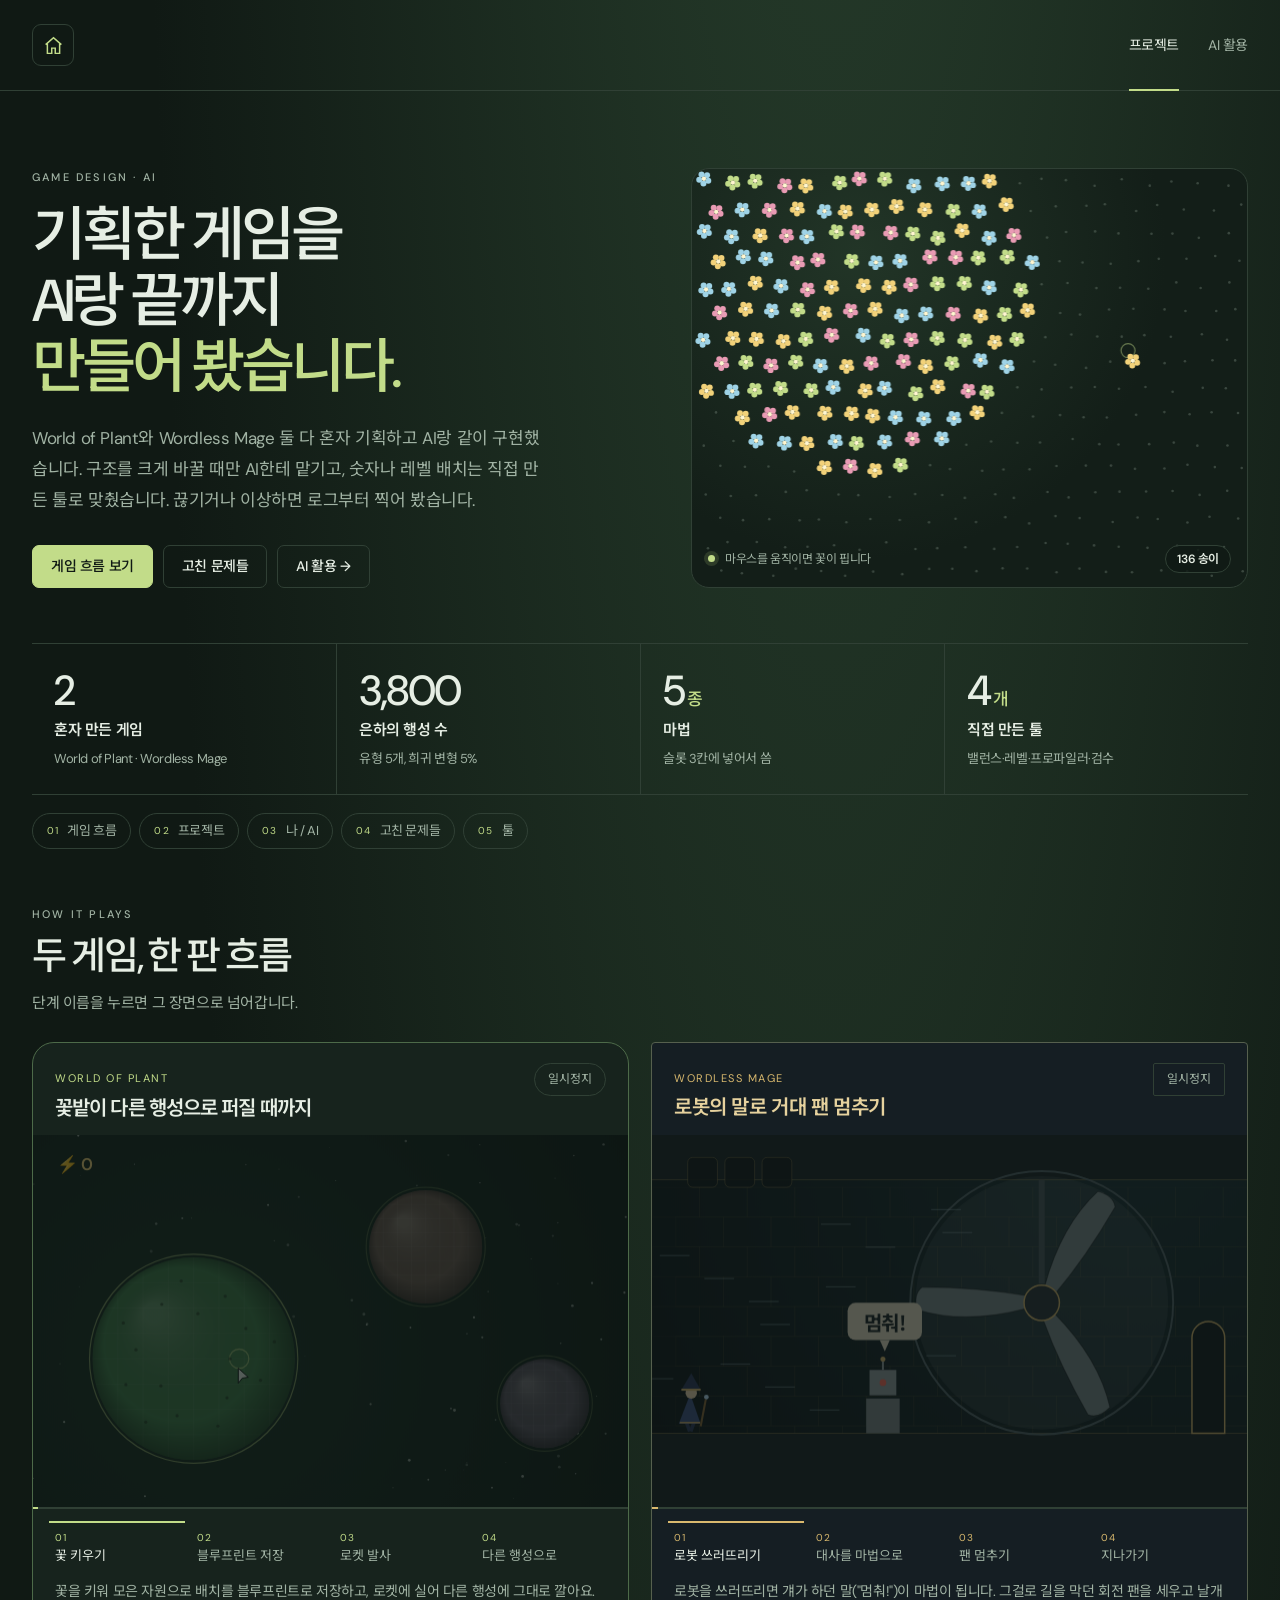
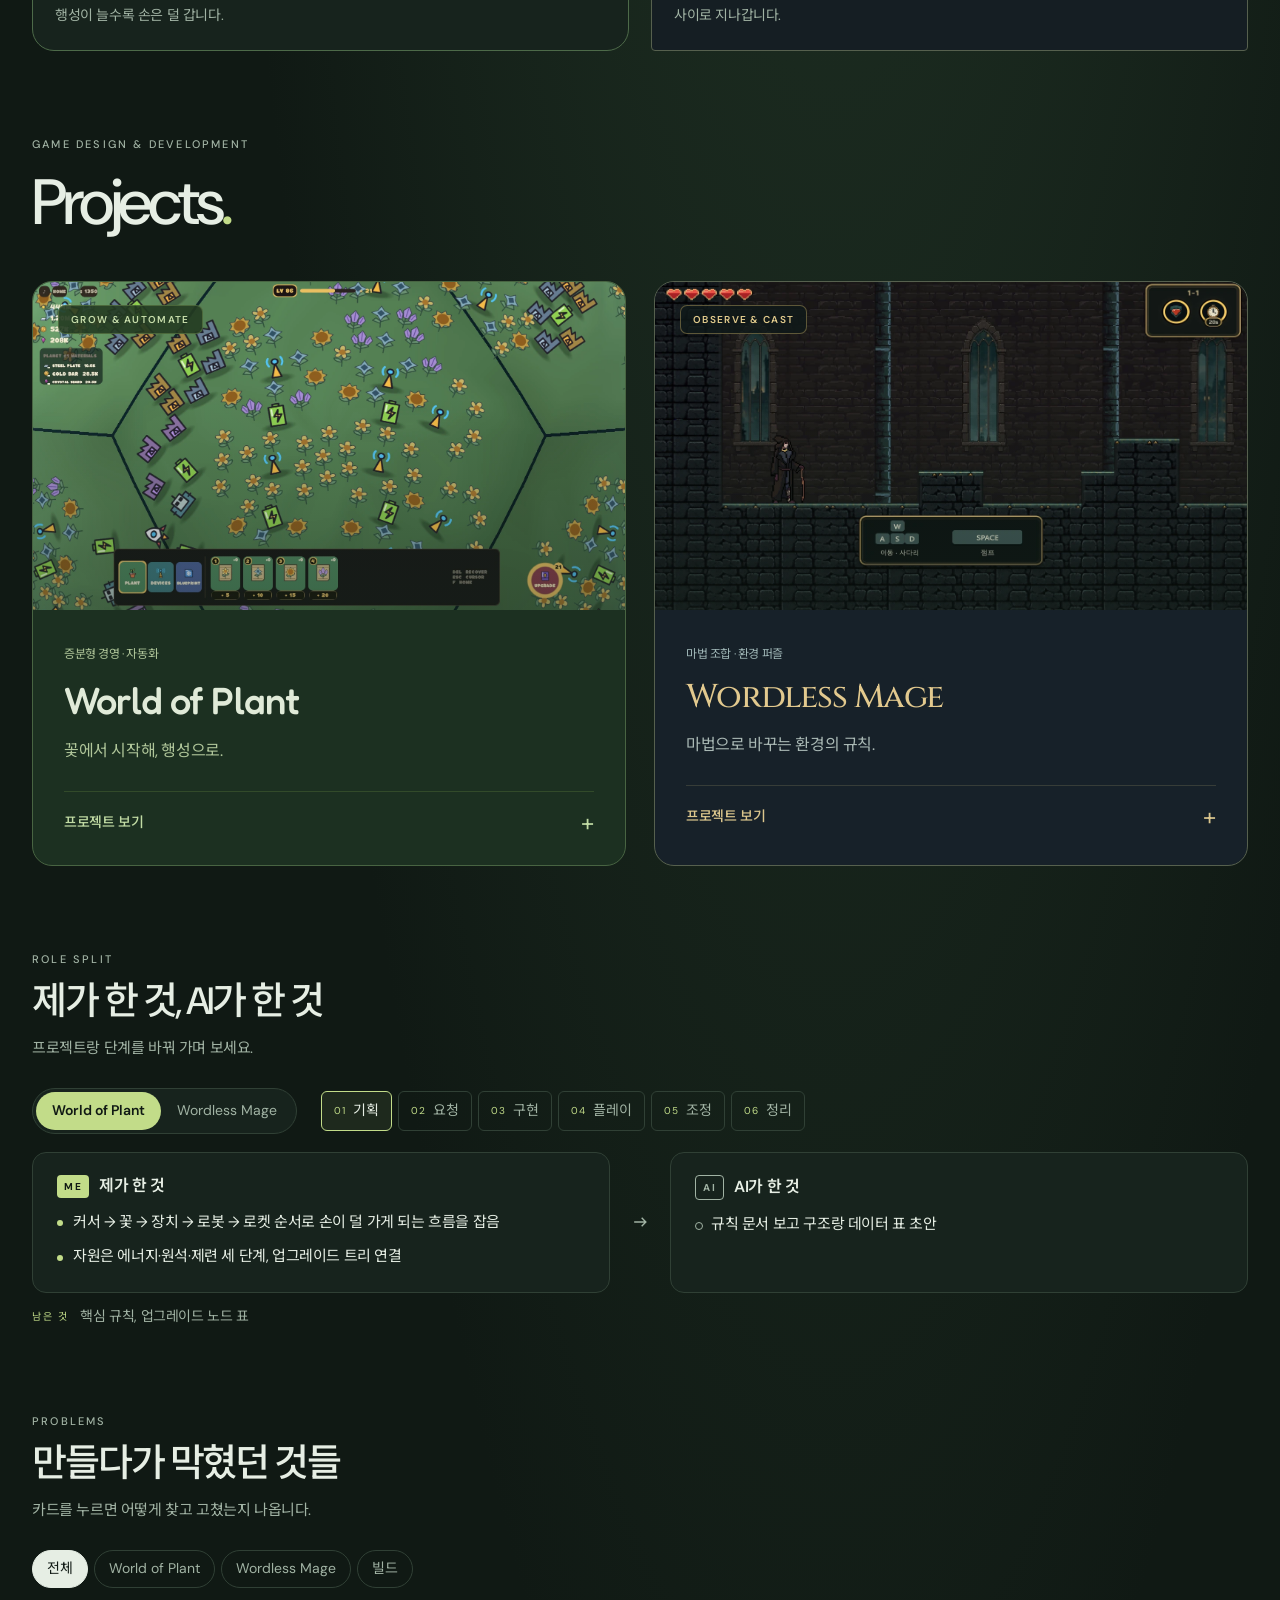
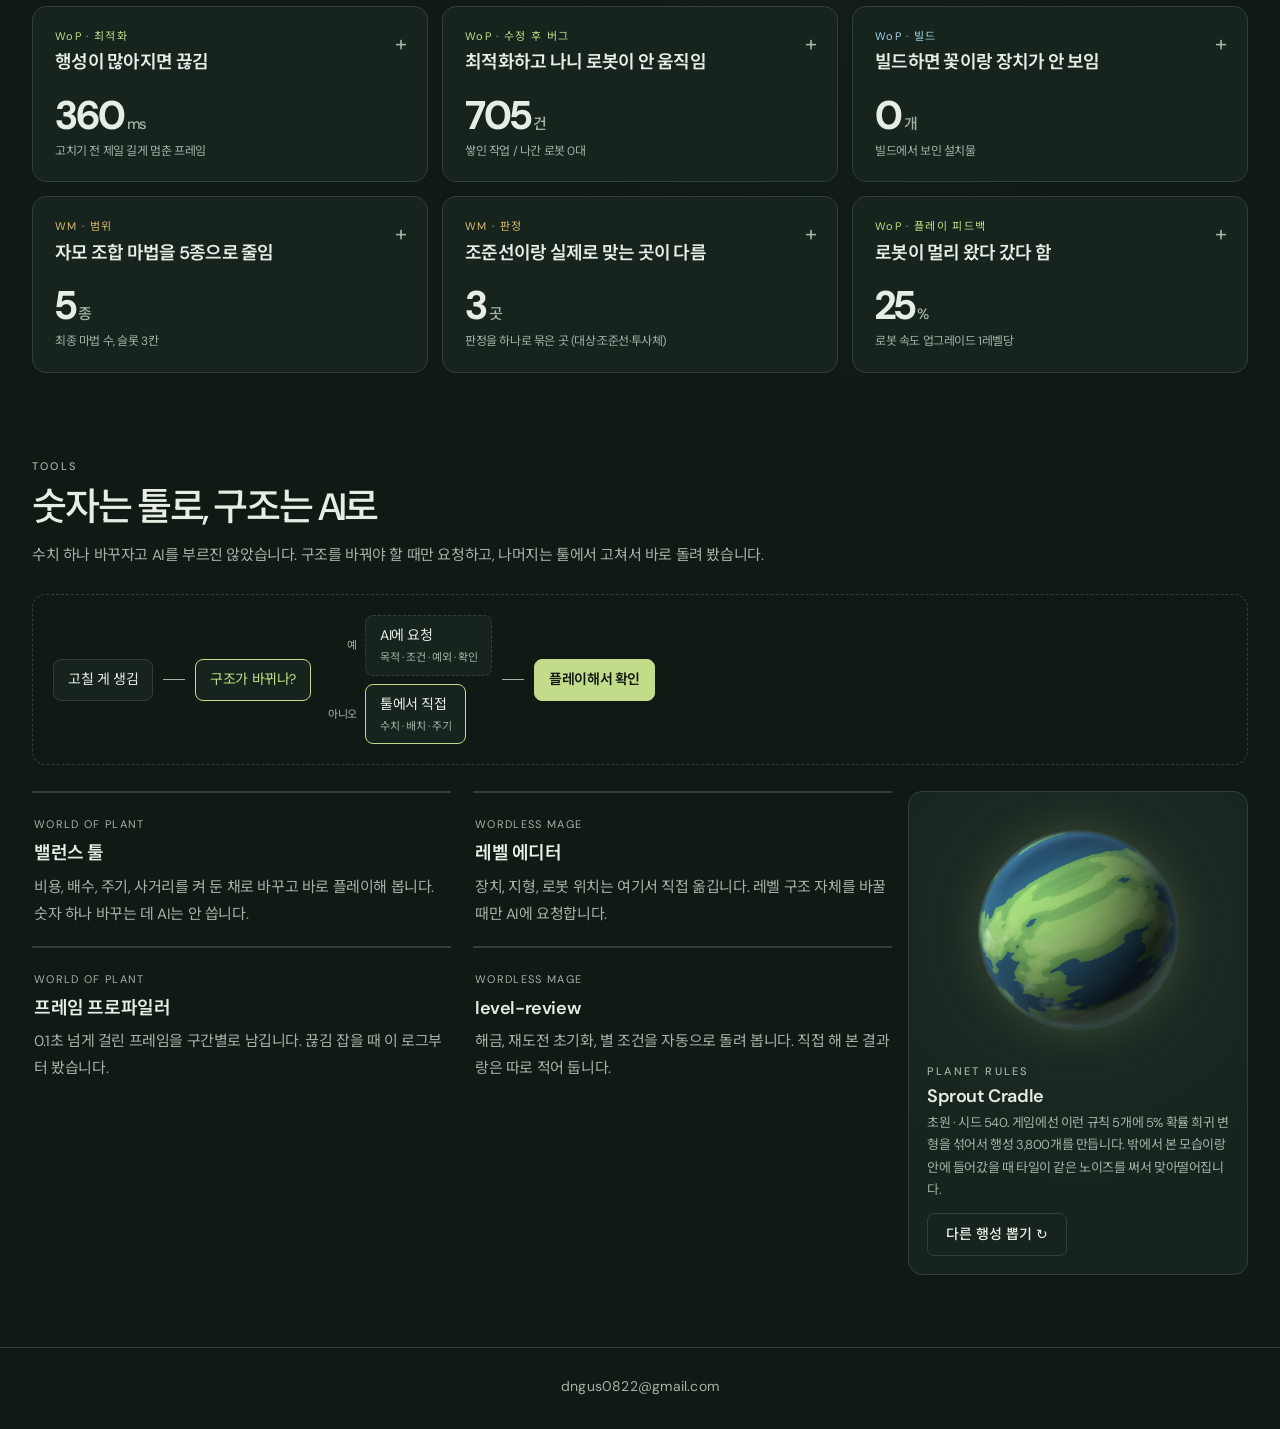
==== commit 288388a1: "수정" ====
--- a/public/index.html
+++ b/public/index.html
@@ -1,5 +1,5 @@
 <!doctype html><html lang="ko"><head>
-<meta charset="utf-8"><meta name="viewport" content="width=device-width,initial-scale=1"><meta name="description" content="규칙은 직접 정하고, 구현은 AI와 함께, 판단은 플레이로. World of Plant와 Wordless Mage의 소개, 플레이 화면, AI 활용 방식과 검증 사례."><meta name="theme-color" content="#101914"><title>Game Archive</title><link rel="icon" href="./assets/favicon.svg" type="image/svg+xml"><link rel="stylesheet" href="./styles.css?v=8501699e215a"><link rel="stylesheet" href="./showcase.css?v=8501699e215a"><script defer src="./data/site-data.js?v=8501699e215a"></script><script defer src="./app.js?v=8501699e215a"></script><script defer src="./showcase.js?v=8501699e215a"></script><meta name="archive-build" content="8501699e215a"></head>
+<meta charset="utf-8"><meta name="viewport" content="width=device-width,initial-scale=1"><meta name="description" content="World of Plant와 Wordless Mage. 혼자 기획하고 AI와 같이 만든 두 게임의 플레이 흐름, 작업 방식, 고친 문제들."><meta name="theme-color" content="#101914"><title>Game Archive</title><link rel="icon" href="./assets/favicon.svg" type="image/svg+xml"><link rel="stylesheet" href="./styles.css?v=8501699e215a"><link rel="stylesheet" href="./showcase.css?v=8501699e215a"><script defer src="./data/site-data.js?v=8501699e215a"></script><script defer src="./app.js?v=8501699e215a"></script><script defer src="./showcase-anim.js?v=8501699e215a"></script><script defer src="./showcase.js?v=8501699e215a"></script><meta name="archive-build" content="8501699e215a"></head>
 <body data-theme="archive"><a class="skip-link" href="#main">본문으로 이동</a>
 <header class="site-header"><a class="home-button" href="#overview" aria-label="홈"><svg viewBox="0 0 24 24" aria-hidden="true"><path d="m3 11 9-8 9 8M5 10v11h5v-6h4v6h5V10"/></svg></a><nav class="site-nav" aria-label="주 메뉴"><a href="#overview" data-nav="overview">프로젝트</a><a href="#ai-development" data-nav="ai-development">AI 활용</a></nav></header>
 <div class="workspace"><span id="breadcrumb" class="sr-only"></span><main id="main" tabindex="-1"></main><footer class="footer"><a class="contact-email" href="mailto:dngus0822@gmail.com">dngus0822@gmail.com</a><time id="updated" class="sr-only"></time></footer></div>
--- a/public/showcase.css
+++ b/public/showcase.css
@@ -110,18 +110,31 @@
 .nx-planet h3{font-size:18px;font-weight:600;margin:4px 0}
 .nx-planet p{font-size:13px;color:var(--muted);line-height:1.7;margin-bottom:12px}
 
-/* timeline */
-.nx-timeline{list-style:none;margin:0;padding:0;border-left:1px solid var(--line)}
-.nx-timeline li{display:grid;grid-template-columns:140px 1fr;gap:20px;padding:16px 0 16px 24px;position:relative}
-.nx-timeline li:before{content:'';position:absolute;left:-5px;top:24px;width:9px;height:9px;border-radius:50%;background:var(--bg);border:1px solid var(--accent)}
-.nx-timeline li:first-child:before{background:var(--accent)}
-.nx-timeline time{font-size:13px;color:var(--muted);padding-top:3px;font-variant-numeric:tabular-nums}
-.nx-timeline h3{font-size:18px;font-weight:600}
-.nx-timeline h3 a:hover{color:var(--accent)}
-.nx-org{font-size:13px;color:var(--accent)}
-.nx-timeline p{font-size:14px;color:var(--muted);margin-top:4px}
-.nx-contact{margin-top:56px;padding:34px;border:1px solid var(--line);border-radius:18px;display:flex;align-items:center;justify-content:space-between;gap:20px;flex-wrap:wrap;background:radial-gradient(ellipse at 90% 0,#29412e,transparent 60%),var(--paper)}
-.nx-contact p{font-size:22px;letter-spacing:-.045em}
+/* play animations */
+.nx-play{margin-top:0;margin-bottom:84px}
+.nx-anim-grid{display:grid;grid-template-columns:1fr 1fr;gap:22px}
+.nx-anim{border:1px solid var(--line);border-radius:18px;overflow:hidden;background:var(--paper);display:flex;flex-direction:column}
+.nx-anim.wop{border-radius:22px;border-color:#4d6a49}
+.nx-anim.ww{border-radius:4px;border-color:#56604e;background:#151e23}
+.nx-anim header{display:flex;justify-content:space-between;align-items:flex-start;gap:12px;padding:20px 22px 14px}
+.nx-anim-label{font-size:11px;letter-spacing:.14em;text-transform:uppercase;color:var(--accent)}
+.nx-anim.ww .nx-anim-label{color:#d9b96e}
+.nx-anim h3{font-size:20px;font-weight:600;letter-spacing:-.045em;margin-top:4px}
+.nx-anim.ww h3{font-family:'Cinzel','Noto Sans KR',serif;letter-spacing:-.02em;color:#e6d29e}
+.nx-anim-play{border-radius:30px;padding:5px 13px;font-size:12px;color:var(--muted);background:transparent;white-space:nowrap}
+.nx-anim.ww .nx-anim-play{border-radius:2px}
+.nx-anim-stage{aspect-ratio:16/10;position:relative}
+.nx-anim-stage canvas{position:absolute;inset:0;width:100%;height:100%;display:block}
+.nx-anim-bar{height:2px;background:var(--line)}
+.nx-anim-bar i{display:block;height:100%;width:0;background:var(--accent)}
+.nx-anim.ww .nx-anim-bar i{background:#d9b96e}
+.nx-anim-steps{list-style:none;margin:0;padding:12px 16px 0;display:grid;grid-template-columns:repeat(4,1fr);gap:6px}
+.nx-anim-steps button{width:100%;text-align:left;border:0;border-top:2px solid transparent;background:transparent;padding:8px 6px 4px;color:var(--muted);font-size:13px;line-height:1.4;transition:color .2s,border-color .2s}
+.nx-anim-steps button span{display:block;font-size:10px;letter-spacing:.12em;color:var(--accent);margin-bottom:2px}
+.nx-anim.ww .nx-anim-steps button span{color:#d9b96e}
+.nx-anim-steps button[aria-current="step"]{color:var(--ink);border-top-color:var(--accent)}
+.nx-anim.ww .nx-anim-steps button[aria-current="step"]{border-top-color:#d9b96e}
+.nx-anim>p{padding:10px 22px 22px;font-size:14px;line-height:1.75;color:var(--muted)}
 
 /* reveal */
 .nx-reveal{opacity:0;transform:translateY(18px);transition:opacity .6s ease,transform .6s ease}
@@ -136,6 +149,7 @@
   .nx-stat:nth-child(n+3){border-top:1px solid var(--line)}
   .nx-cases{grid-template-columns:1fr 1fr}
   .nx-tool-wrap{grid-template-columns:1fr}
+  .nx-anim-grid{grid-template-columns:1fr}
 }
 @media (max-width:640px){
   .nx-split-panel{grid-template-columns:1fr}
@@ -147,7 +161,7 @@
   .nx-line{width:1px;height:16px;margin:0 auto}
   .nx-branch>span{width:44px}
   .nx-branch .nx-node{flex:1}
-  .nx-timeline li{grid-template-columns:1fr;gap:4px}
+  .nx-anim-steps{grid-template-columns:1fr 1fr}
   .nx-case-body li{grid-template-columns:1fr;gap:4px}
   .nx-stat strong{font-size:34px}
 }
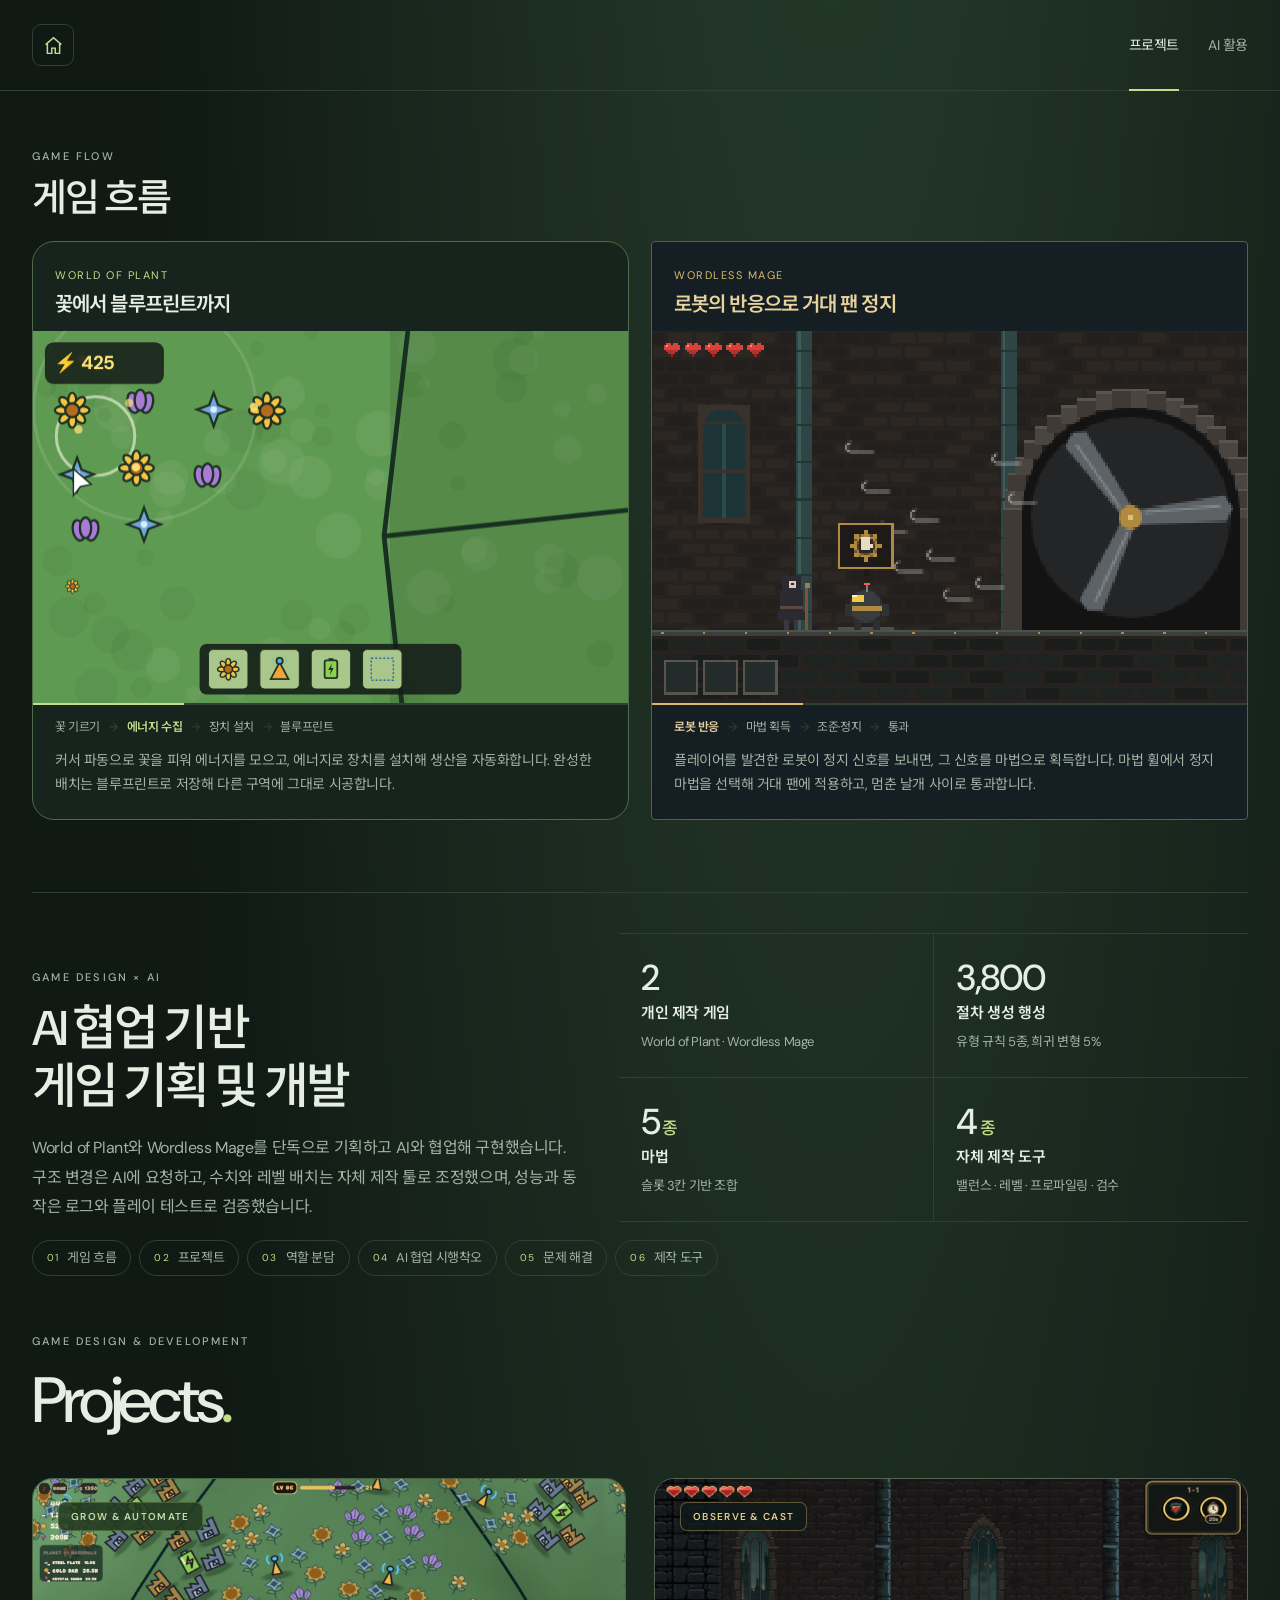
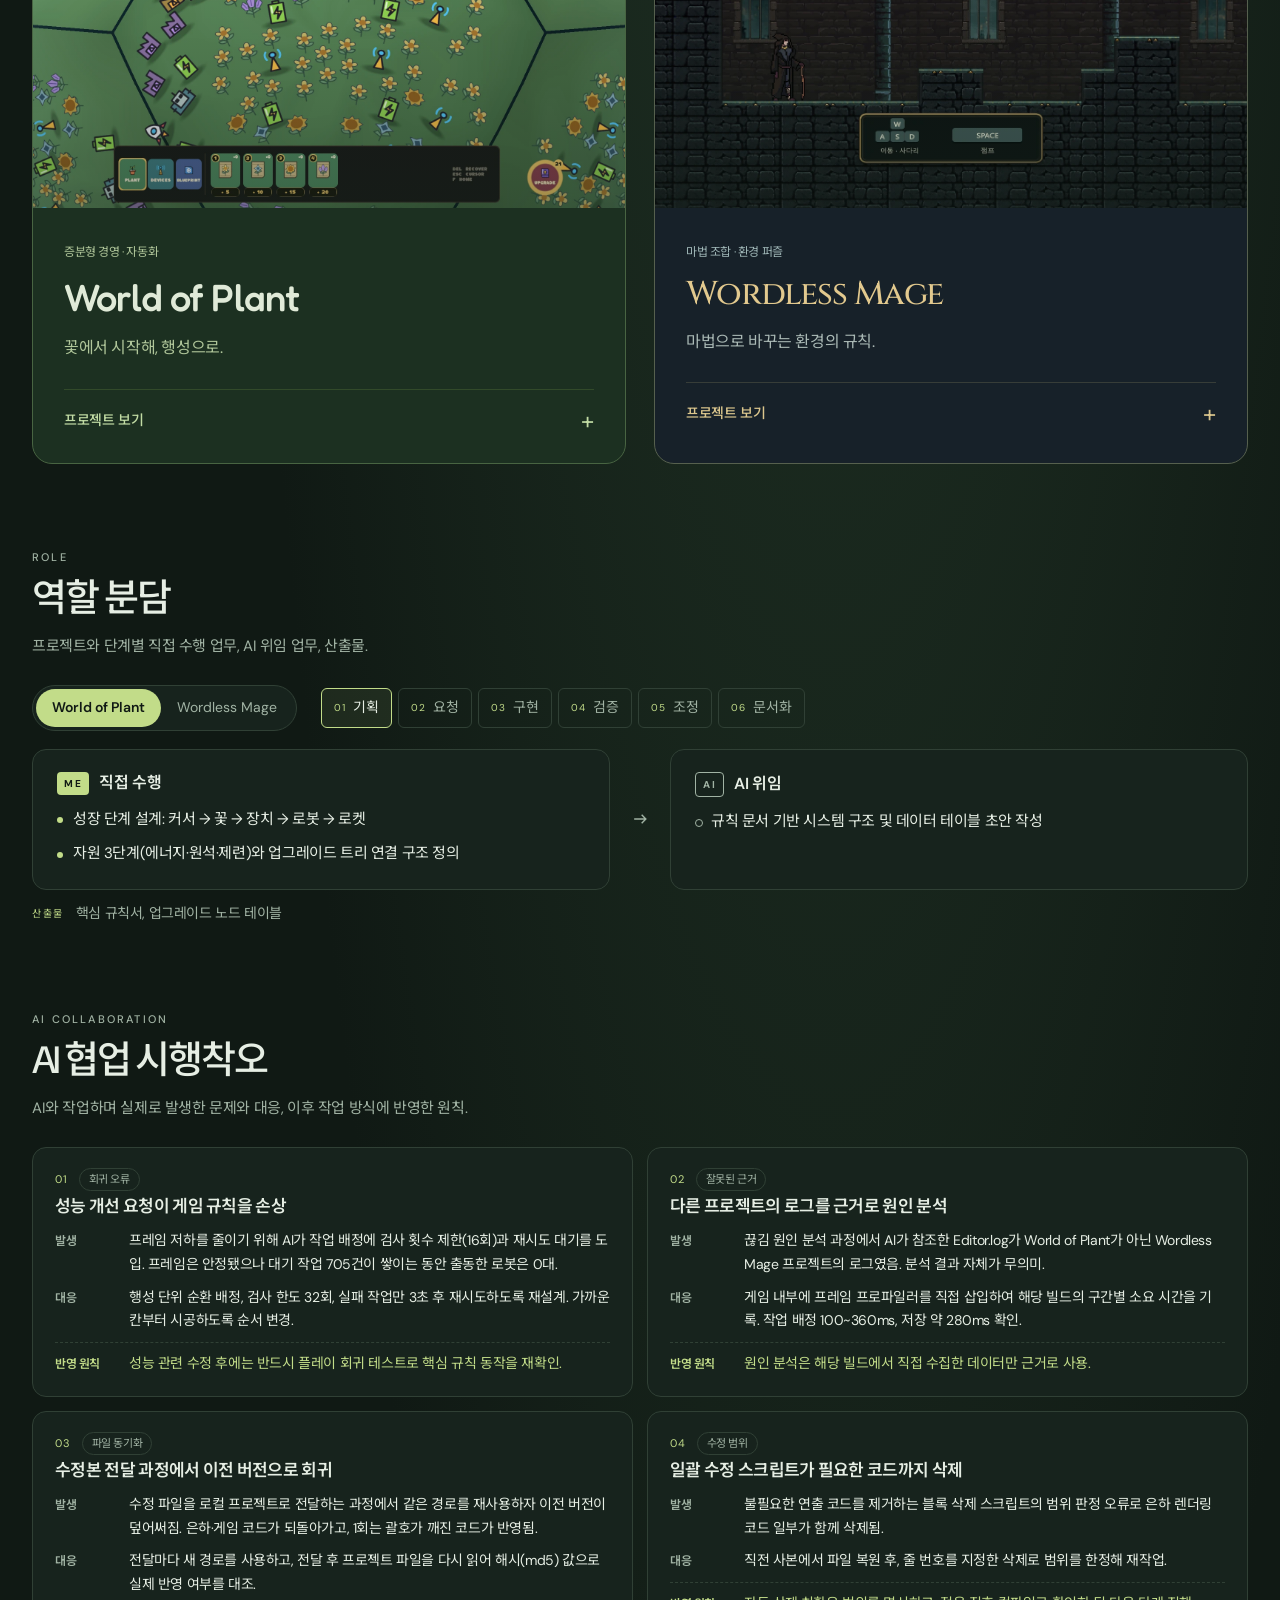
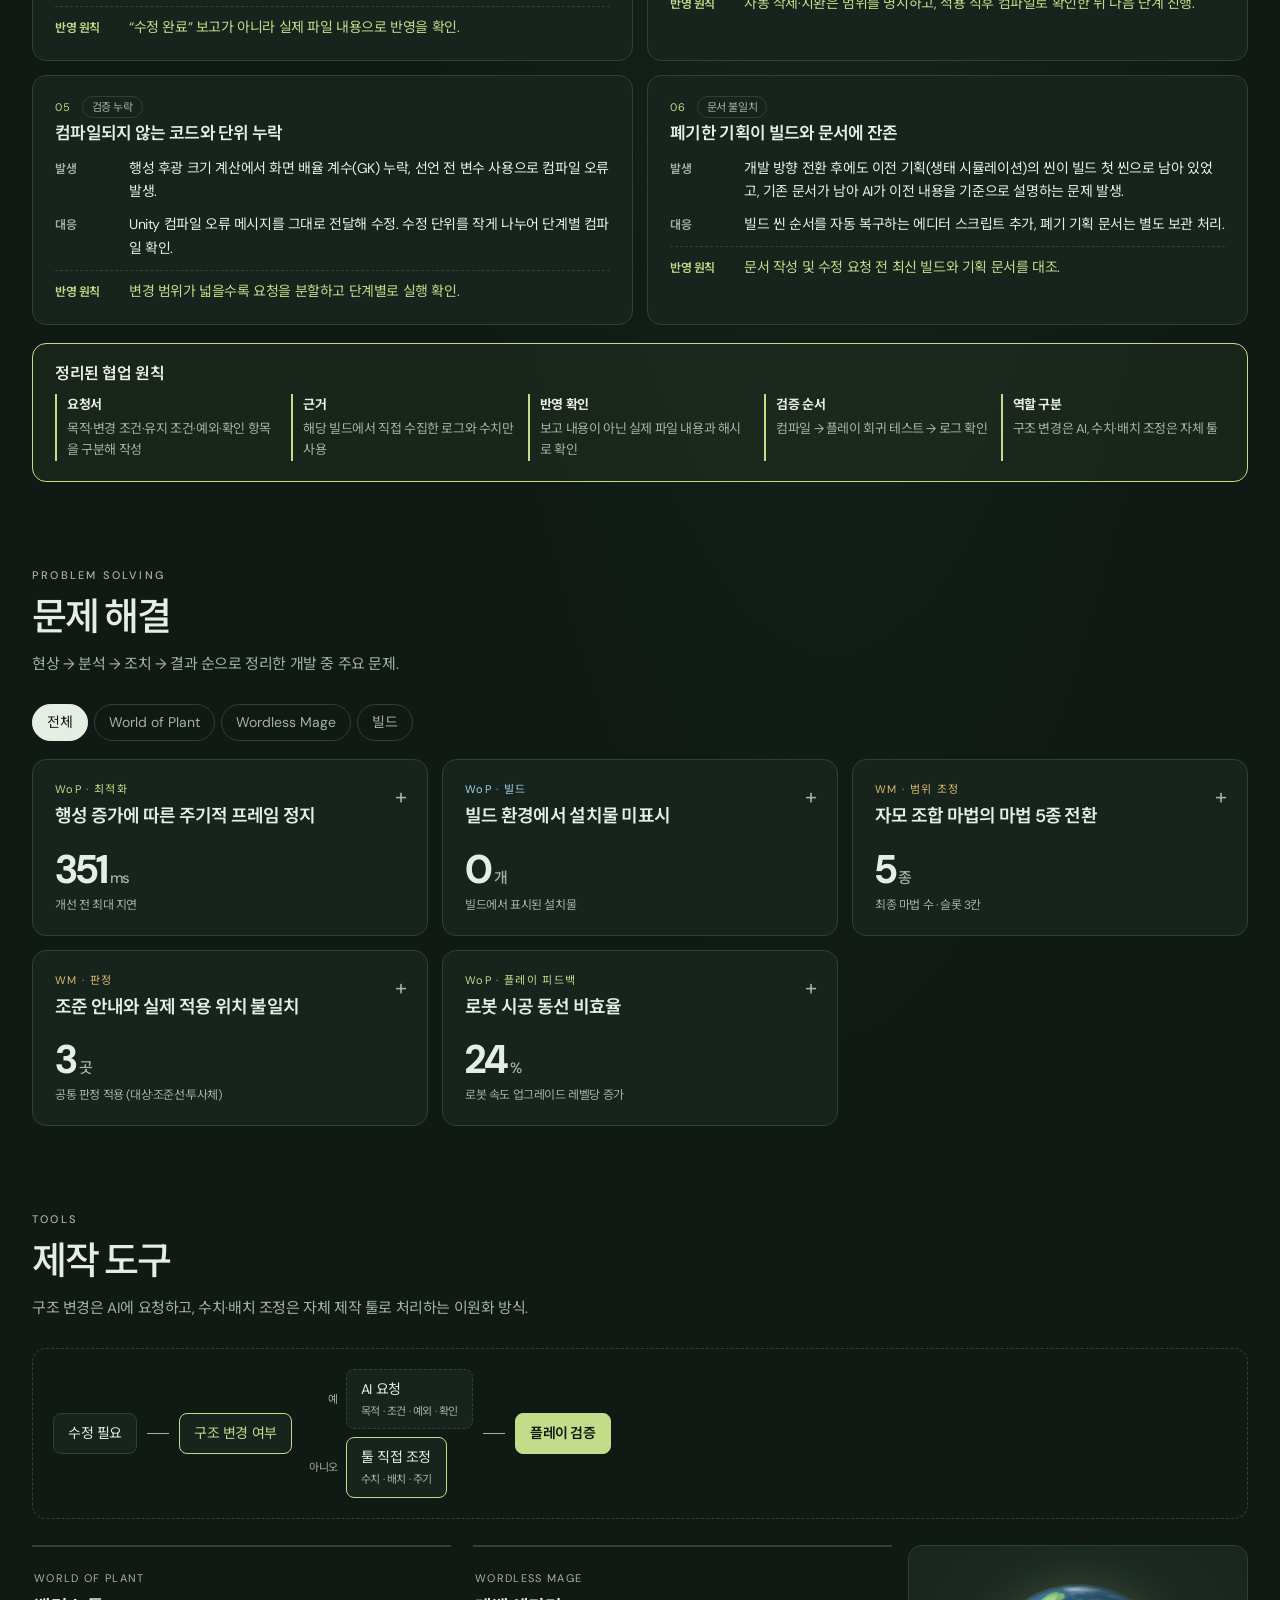
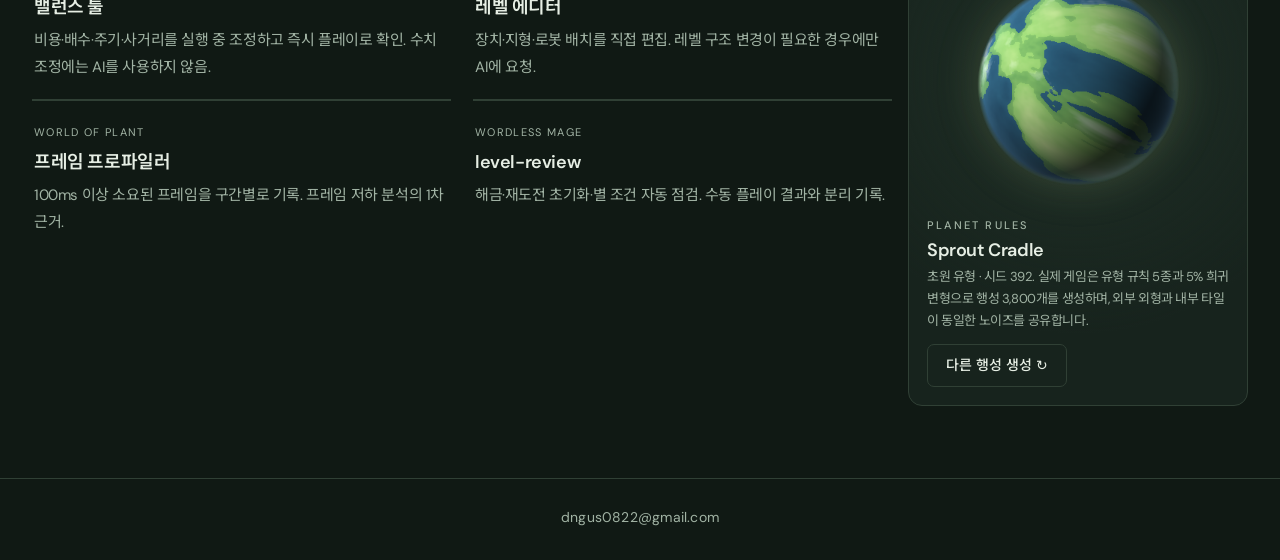
==== commit ee29d7a0: "수정" ====
--- a/public/index.html
+++ b/public/index.html
@@ -1,5 +1,5 @@
 <!doctype html><html lang="ko"><head>
-<meta charset="utf-8"><meta name="viewport" content="width=device-width,initial-scale=1"><meta name="description" content="World of Plant와 Wordless Mage. 혼자 기획하고 AI와 같이 만든 두 게임의 플레이 흐름, 작업 방식, 고친 문제들."><meta name="theme-color" content="#101914"><title>Game Archive</title><link rel="icon" href="./assets/favicon.svg" type="image/svg+xml"><link rel="stylesheet" href="./styles.css?v=8501699e215a"><link rel="stylesheet" href="./showcase.css?v=8501699e215a"><script defer src="./data/site-data.js?v=8501699e215a"></script><script defer src="./app.js?v=8501699e215a"></script><script defer src="./showcase-anim.js?v=8501699e215a"></script><script defer src="./showcase.js?v=8501699e215a"></script><meta name="archive-build" content="8501699e215a"></head>
+<meta charset="utf-8"><meta name="viewport" content="width=device-width,initial-scale=1"><meta name="description" content="World of Plant와 Wordless Mage의 게임 흐름, AI 협업 방식과 시행착오, 문제 해결 사례."><meta name="theme-color" content="#101914"><title>Game Archive</title><link rel="icon" href="./assets/favicon.svg" type="image/svg+xml"><link rel="stylesheet" href="./styles.css?v=8501699e215a"><link rel="stylesheet" href="./showcase.css?v=8501699e215a"><script defer src="./data/site-data.js?v=8501699e215a"></script><script defer src="./app.js?v=8501699e215a"></script><script defer src="./showcase-anim.js?v=8501699e215a"></script><script defer src="./showcase.js?v=8501699e215a"></script><meta name="archive-build" content="8501699e215a"></head>
 <body data-theme="archive"><a class="skip-link" href="#main">본문으로 이동</a>
 <header class="site-header"><a class="home-button" href="#overview" aria-label="홈"><svg viewBox="0 0 24 24" aria-hidden="true"><path d="m3 11 9-8 9 8M5 10v11h5v-6h4v6h5V10"/></svg></a><nav class="site-nav" aria-label="주 메뉴"><a href="#overview" data-nav="overview">프로젝트</a><a href="#ai-development" data-nav="ai-development">AI 활용</a></nav></header>
 <div class="workspace"><span id="breadcrumb" class="sr-only"></span><main id="main" tabindex="-1"></main><footer class="footer"><a class="contact-email" href="mailto:dngus0822@gmail.com">dngus0822@gmail.com</a><time id="updated" class="sr-only"></time></footer></div>
--- a/public/showcase.css
+++ b/public/showcase.css
@@ -1,20 +1,12 @@
 /* Showcase layer — uses the archive tokens from styles.css */
-.nx-hero{display:grid;grid-template-columns:minmax(0,1.05fr) minmax(0,.95fr);gap:44px;align-items:center;min-height:470px;margin:4px 0 30px}
-.nx-hero h1{font-size:clamp(40px,4.6vw,64px);line-height:1.12;letter-spacing:-.065em;font-weight:500;margin:16px 0 22px}
-.nx-hero h1 em{font-style:normal;color:var(--accent)}
-.nx-lead{font-size:17px;line-height:1.85;color:var(--muted);max-width:520px}
-.nx-actions{display:flex;flex-wrap:wrap;gap:10px;margin-top:28px}
-.nx-toy{margin:0;position:relative;height:420px;border:1px solid var(--line);border-radius:18px;overflow:hidden;background:radial-gradient(circle at 30% 20%,#223527 0,transparent 60%),#131e18}
-.nx-toy canvas{width:100%;height:100%;display:block;cursor:crosshair;touch-action:none}
-.nx-toy figcaption{position:absolute;left:16px;right:16px;bottom:14px;display:flex;align-items:center;gap:10px;font-size:12px;color:var(--muted);pointer-events:none}
-.nx-toy figcaption b{margin-left:auto;color:var(--ink);font-weight:600;font-variant-numeric:tabular-nums;background:#101914cc;border:1px solid var(--line);border-radius:30px;padding:3px 11px}
-.nx-dot{width:7px;height:7px;border-radius:50%;background:var(--accent);box-shadow:0 0 0 4px #c2dc8926;animation:nx-pulse 2s infinite}
-@keyframes nx-pulse{50%{box-shadow:0 0 0 8px #c2dc8900}}
-
-.nx-stats{display:grid;grid-template-columns:repeat(4,1fr);border-top:1px solid var(--line);border-bottom:1px solid var(--line);margin-bottom:18px}
+.nx-intro{display:grid;grid-template-columns:minmax(0,1fr) minmax(0,1.15fr);gap:40px;align-items:end;margin:72px 0 18px;padding-top:40px;border-top:1px solid var(--line)}
+.nx-intro h1{font-size:clamp(34px,3.8vw,52px);line-height:1.18;letter-spacing:-.06em;font-weight:500;margin:14px 0 18px}
+.nx-lead{font-size:16px;line-height:1.85;color:var(--muted);max-width:560px}
+.nx-intro .nx-stats{margin:0}
+.nx-stats{display:grid;grid-template-columns:1fr 1fr;border-top:1px solid var(--line);margin-bottom:18px}
 .nx-stat{padding:24px 22px;display:flex;flex-direction:column;gap:4px}
-.nx-stat+.nx-stat{border-left:1px solid var(--line)}
-.nx-stat strong{font-size:42px;font-weight:500;letter-spacing:-.05em;line-height:1.1;font-variant-numeric:tabular-nums}
+.nx-stat{border-bottom:1px solid var(--line)}.nx-stat:nth-child(even){border-left:1px solid var(--line)}
+.nx-stat strong{font-size:36px;font-weight:500;letter-spacing:-.05em;line-height:1.1;font-variant-numeric:tabular-nums}
 .nx-stat strong small{font-size:17px;color:var(--accent);margin-left:3px;font-weight:500}
 .nx-stat>span{font-size:15px;font-weight:600}
 .nx-stat em{font-style:normal;font-size:13px;color:var(--muted)}
@@ -111,42 +103,60 @@
 .nx-planet p{font-size:13px;color:var(--muted);line-height:1.7;margin-bottom:12px}
 
 /* play animations */
-.nx-play{margin-top:0;margin-bottom:84px}
+.nx-play{margin:8px 0 0}
+.nx-play .nx-head{margin-bottom:18px}
 .nx-anim-grid{display:grid;grid-template-columns:1fr 1fr;gap:22px}
 .nx-anim{border:1px solid var(--line);border-radius:18px;overflow:hidden;background:var(--paper);display:flex;flex-direction:column}
 .nx-anim.wop{border-radius:22px;border-color:#4d6a49}
 .nx-anim.ww{border-radius:4px;border-color:#56604e;background:#151e23}
-.nx-anim header{display:flex;justify-content:space-between;align-items:flex-start;gap:12px;padding:20px 22px 14px}
+.nx-anim header{padding:18px 22px 14px}
 .nx-anim-label{font-size:11px;letter-spacing:.14em;text-transform:uppercase;color:var(--accent)}
 .nx-anim.ww .nx-anim-label{color:#d9b96e}
 .nx-anim h3{font-size:20px;font-weight:600;letter-spacing:-.045em;margin-top:4px}
-.nx-anim.ww h3{font-family:'Cinzel','Noto Sans KR',serif;letter-spacing:-.02em;color:#e6d29e}
-.nx-anim-play{border-radius:30px;padding:5px 13px;font-size:12px;color:var(--muted);background:transparent;white-space:nowrap}
-.nx-anim.ww .nx-anim-play{border-radius:2px}
-.nx-anim-stage{aspect-ratio:16/10;position:relative}
+.nx-anim.ww h3{color:#e6d29e}
+.nx-anim-stage{aspect-ratio:16/10;position:relative;background:#0c1210}
 .nx-anim-stage canvas{position:absolute;inset:0;width:100%;height:100%;display:block}
+.nx-anim.ww .nx-anim-stage canvas{image-rendering:pixelated}
 .nx-anim-bar{height:2px;background:var(--line)}
 .nx-anim-bar i{display:block;height:100%;width:0;background:var(--accent)}
 .nx-anim.ww .nx-anim-bar i{background:#d9b96e}
-.nx-anim-steps{list-style:none;margin:0;padding:12px 16px 0;display:grid;grid-template-columns:repeat(4,1fr);gap:6px}
-.nx-anim-steps button{width:100%;text-align:left;border:0;border-top:2px solid transparent;background:transparent;padding:8px 6px 4px;color:var(--muted);font-size:13px;line-height:1.4;transition:color .2s,border-color .2s}
-.nx-anim-steps button span{display:block;font-size:10px;letter-spacing:.12em;color:var(--accent);margin-bottom:2px}
-.nx-anim.ww .nx-anim-steps button span{color:#d9b96e}
-.nx-anim-steps button[aria-current="step"]{color:var(--ink);border-top-color:var(--accent)}
-.nx-anim.ww .nx-anim-steps button[aria-current="step"]{border-top-color:#d9b96e}
+.nx-anim-phases{list-style:none;margin:0;padding:12px 22px 0;display:flex;flex-wrap:wrap;gap:4px 0;font-size:12px;color:var(--muted)}
+.nx-anim-phases li{transition:color .3s}
+.nx-anim-phases li+li:before{content:'→';margin:0 9px;color:var(--line)}
+.nx-anim-phases li.on{color:var(--ink);font-weight:600}
+.nx-anim.wop .nx-anim-phases li.on{color:var(--accent)}
+.nx-anim.ww .nx-anim-phases li.on{color:#e6d29e}
 .nx-anim>p{padding:10px 22px 22px;font-size:14px;line-height:1.75;color:var(--muted)}
+
+/* AI collaboration issues */
+.nx-issues{list-style:none;margin:0;padding:0;display:grid;grid-template-columns:1fr 1fr;gap:14px}
+.nx-issue{border:1px solid var(--line);border-radius:14px;background:var(--paper);padding:20px 22px}
+.nx-issue-head{display:grid;grid-template-columns:auto 1fr;gap:4px 10px;align-items:center;margin-bottom:12px}
+.nx-issue-no{font-size:11px;letter-spacing:.12em;color:var(--accent)}
+.nx-issue-tag{justify-self:start;font-size:11px;color:var(--muted);border:1px solid var(--line);border-radius:30px;padding:1px 9px}
+.nx-issue h3{grid-column:1/-1;font-size:17px;font-weight:600;letter-spacing:-.04em}
+.nx-issue dl{margin:0;display:grid;gap:9px}
+.nx-issue dl>div{display:grid;grid-template-columns:64px 1fr;gap:10px}
+.nx-issue dt{font-size:12px;font-weight:600;color:var(--muted);padding-top:2px}
+.nx-issue dd{margin:0;font-size:14px;line-height:1.7}
+.nx-issue .rule{border-top:1px dashed var(--line);padding-top:9px}
+.nx-issue .rule dt,.nx-issue .rule dd{color:var(--accent)}
+.nx-rules{margin-top:18px;border:1px solid var(--accent);border-radius:14px;padding:20px 22px;background:#c2dc890d}
+.nx-rules h3{font-size:16px;font-weight:600;margin-bottom:10px}
+.nx-rules ul{list-style:none;margin:0;padding:0;display:grid;grid-template-columns:repeat(5,1fr);gap:12px}
+.nx-rules li{display:flex;flex-direction:column;gap:3px;border-left:2px solid var(--accent);padding-left:10px}
+.nx-rules b{font-size:13px}
+.nx-rules span{font-size:13px;color:var(--muted);line-height:1.6}
 
 /* reveal */
 .nx-reveal{opacity:0;transform:translateY(18px);transition:opacity .6s ease,transform .6s ease}
 .nx-reveal.nx-in{opacity:1;transform:none}
-@media (prefers-reduced-motion:reduce){.nx-reveal{opacity:1;transform:none;transition:none}.nx-dot{animation:none}}
+@media (prefers-reduced-motion:reduce){.nx-reveal{opacity:1;transform:none;transition:none}}
 
 @media (max-width:980px){
-  .nx-hero{grid-template-columns:1fr;gap:26px}
-  .nx-toy{height:300px}
-  .nx-stats{grid-template-columns:1fr 1fr}
-  .nx-stat:nth-child(3){border-left:0}
-  .nx-stat:nth-child(n+3){border-top:1px solid var(--line)}
+  .nx-intro{grid-template-columns:1fr;gap:24px}
+  .nx-issues{grid-template-columns:1fr}
+  .nx-rules ul{grid-template-columns:1fr 1fr}
   .nx-cases{grid-template-columns:1fr 1fr}
   .nx-tool-wrap{grid-template-columns:1fr}
   .nx-anim-grid{grid-template-columns:1fr}
@@ -161,7 +171,8 @@
   .nx-line{width:1px;height:16px;margin:0 auto}
   .nx-branch>span{width:44px}
   .nx-branch .nx-node{flex:1}
-  .nx-anim-steps{grid-template-columns:1fr 1fr}
+  .nx-rules ul{grid-template-columns:1fr}
+  .nx-issue dl>div{grid-template-columns:1fr;gap:2px}
   .nx-case-body li{grid-template-columns:1fr;gap:4px}
   .nx-stat strong{font-size:34px}
 }
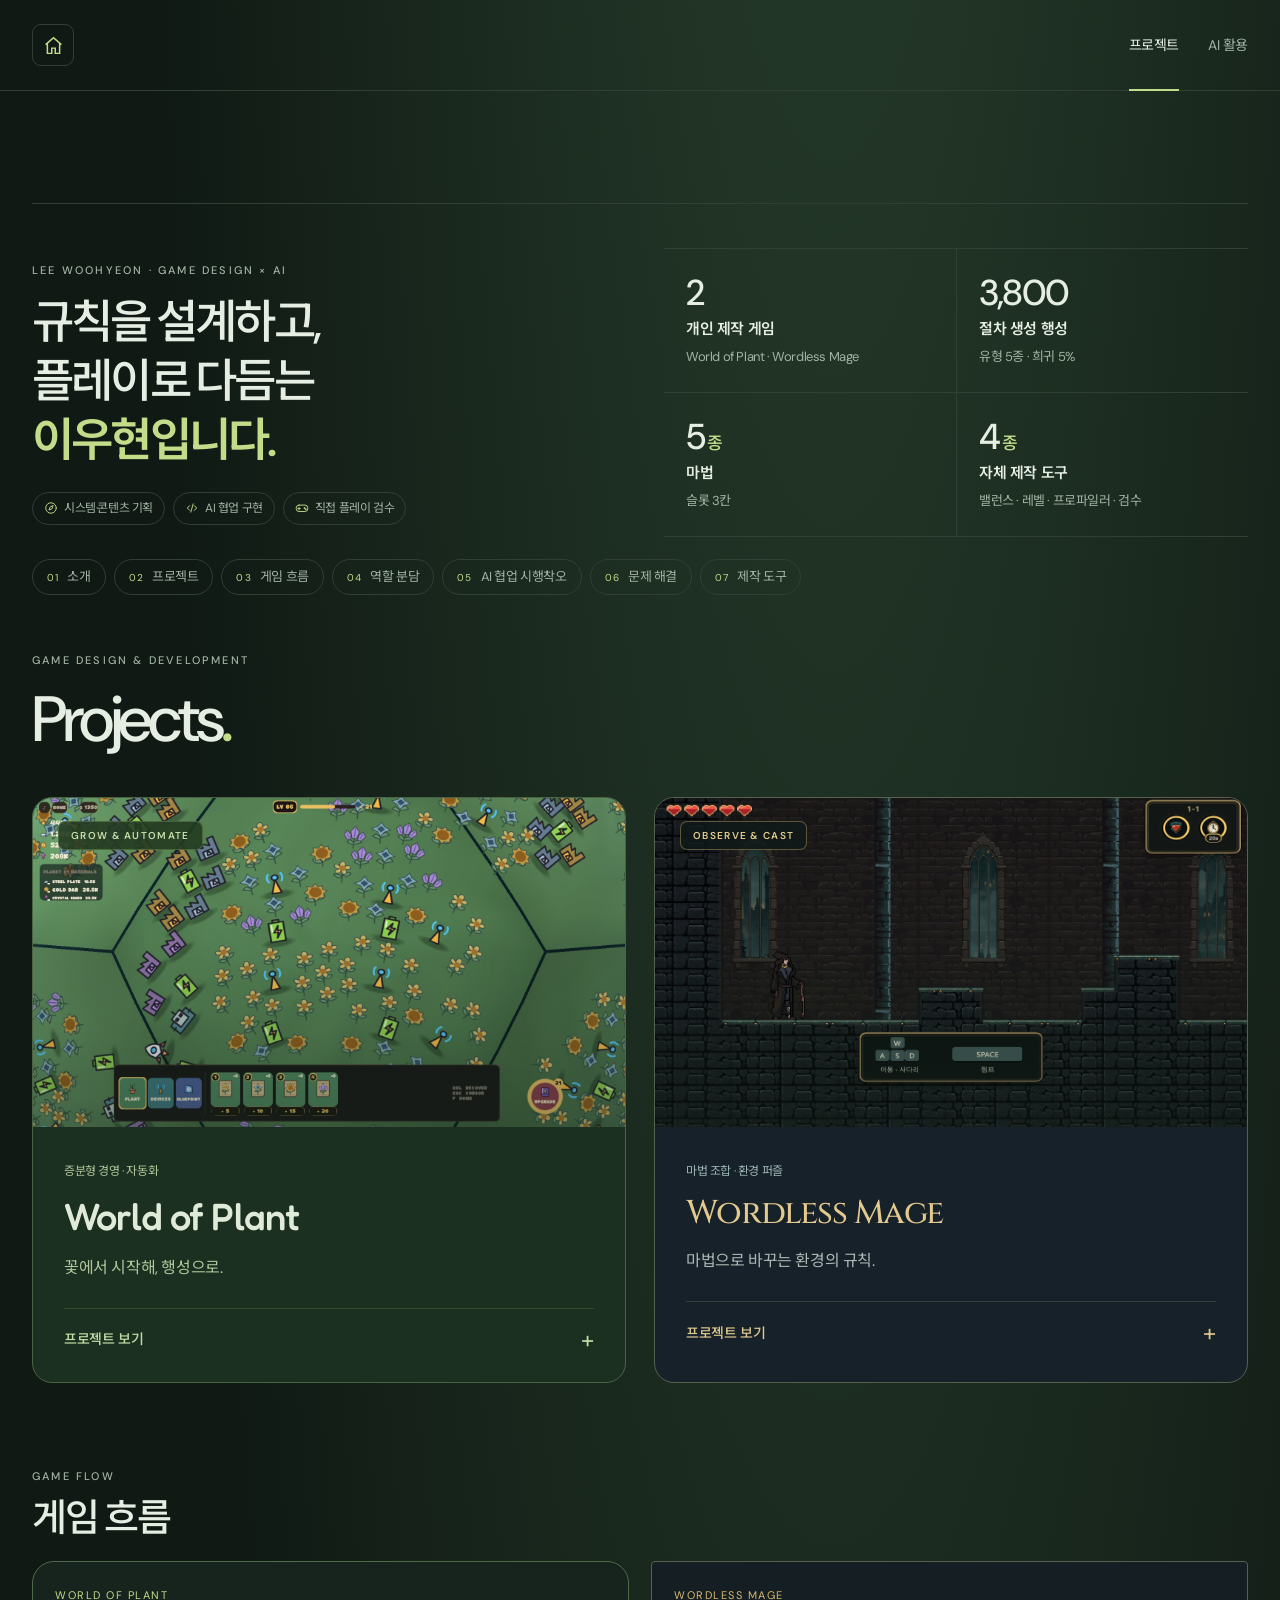
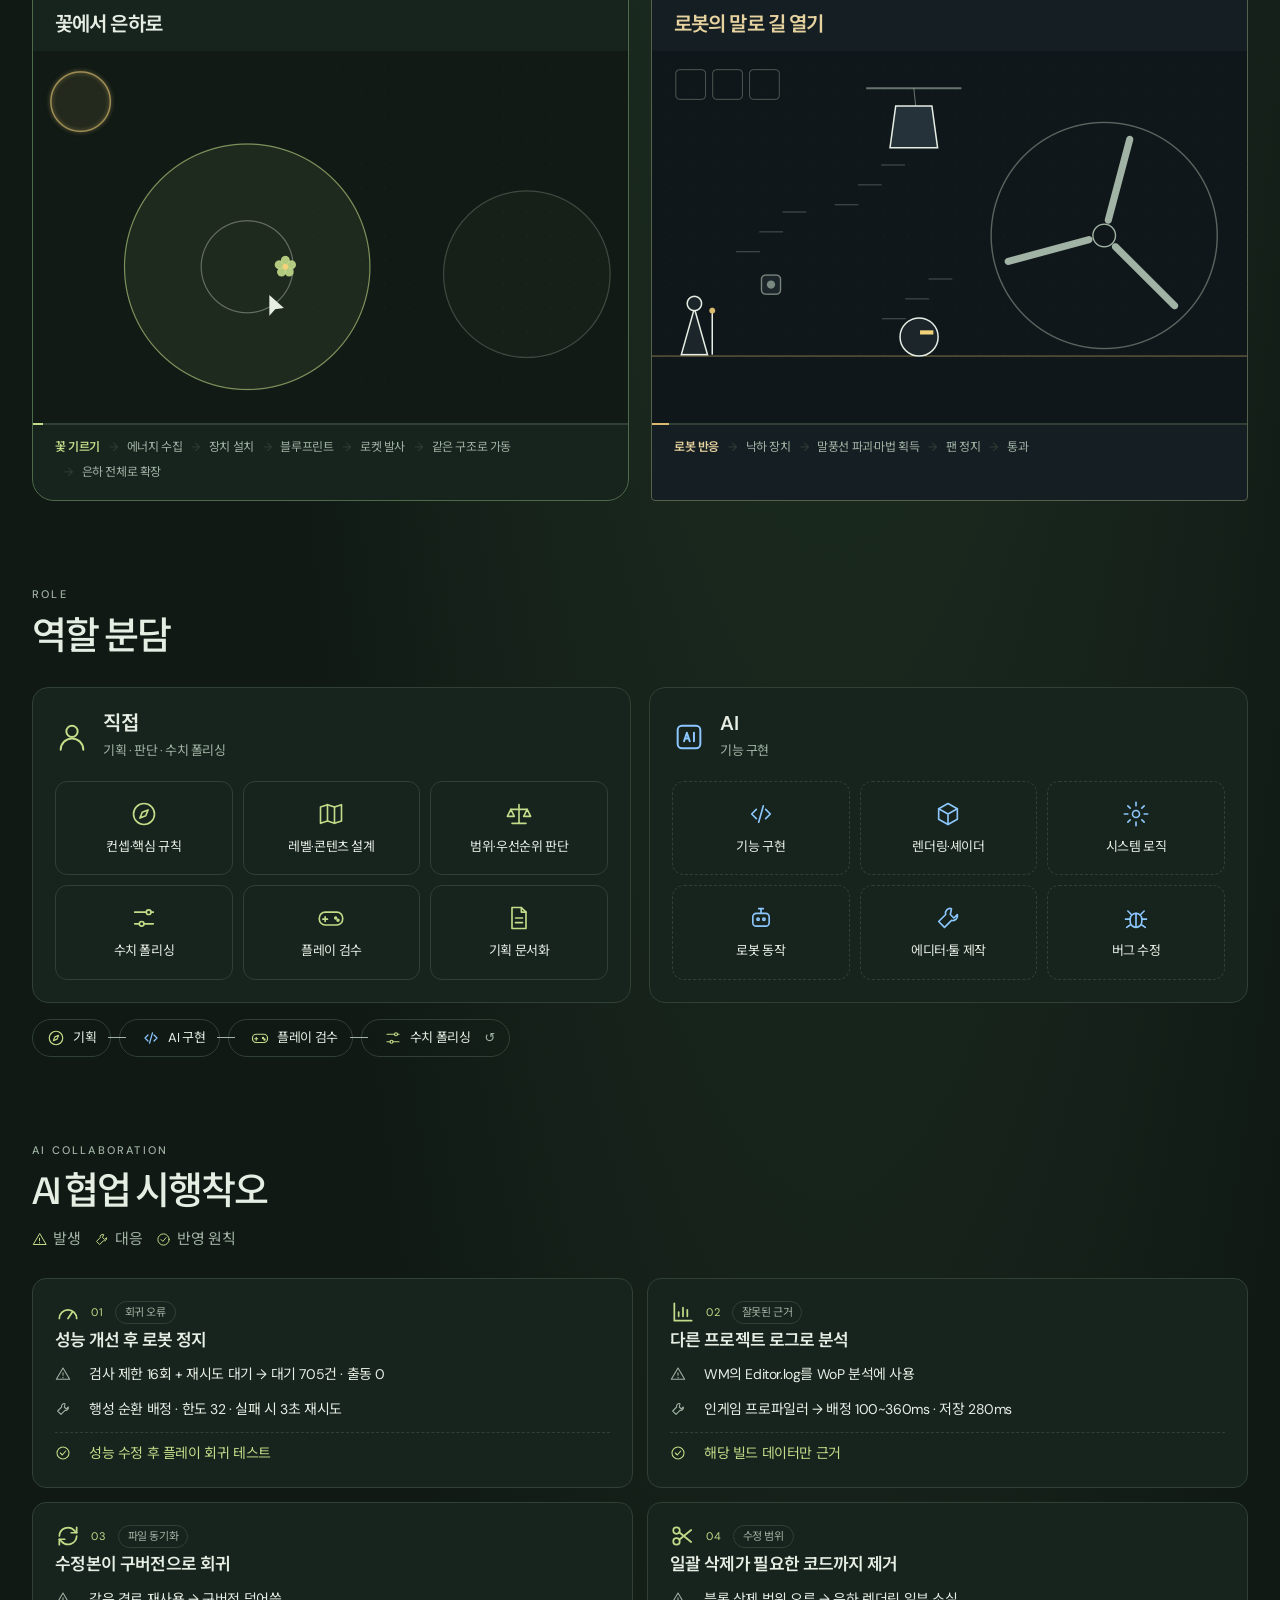
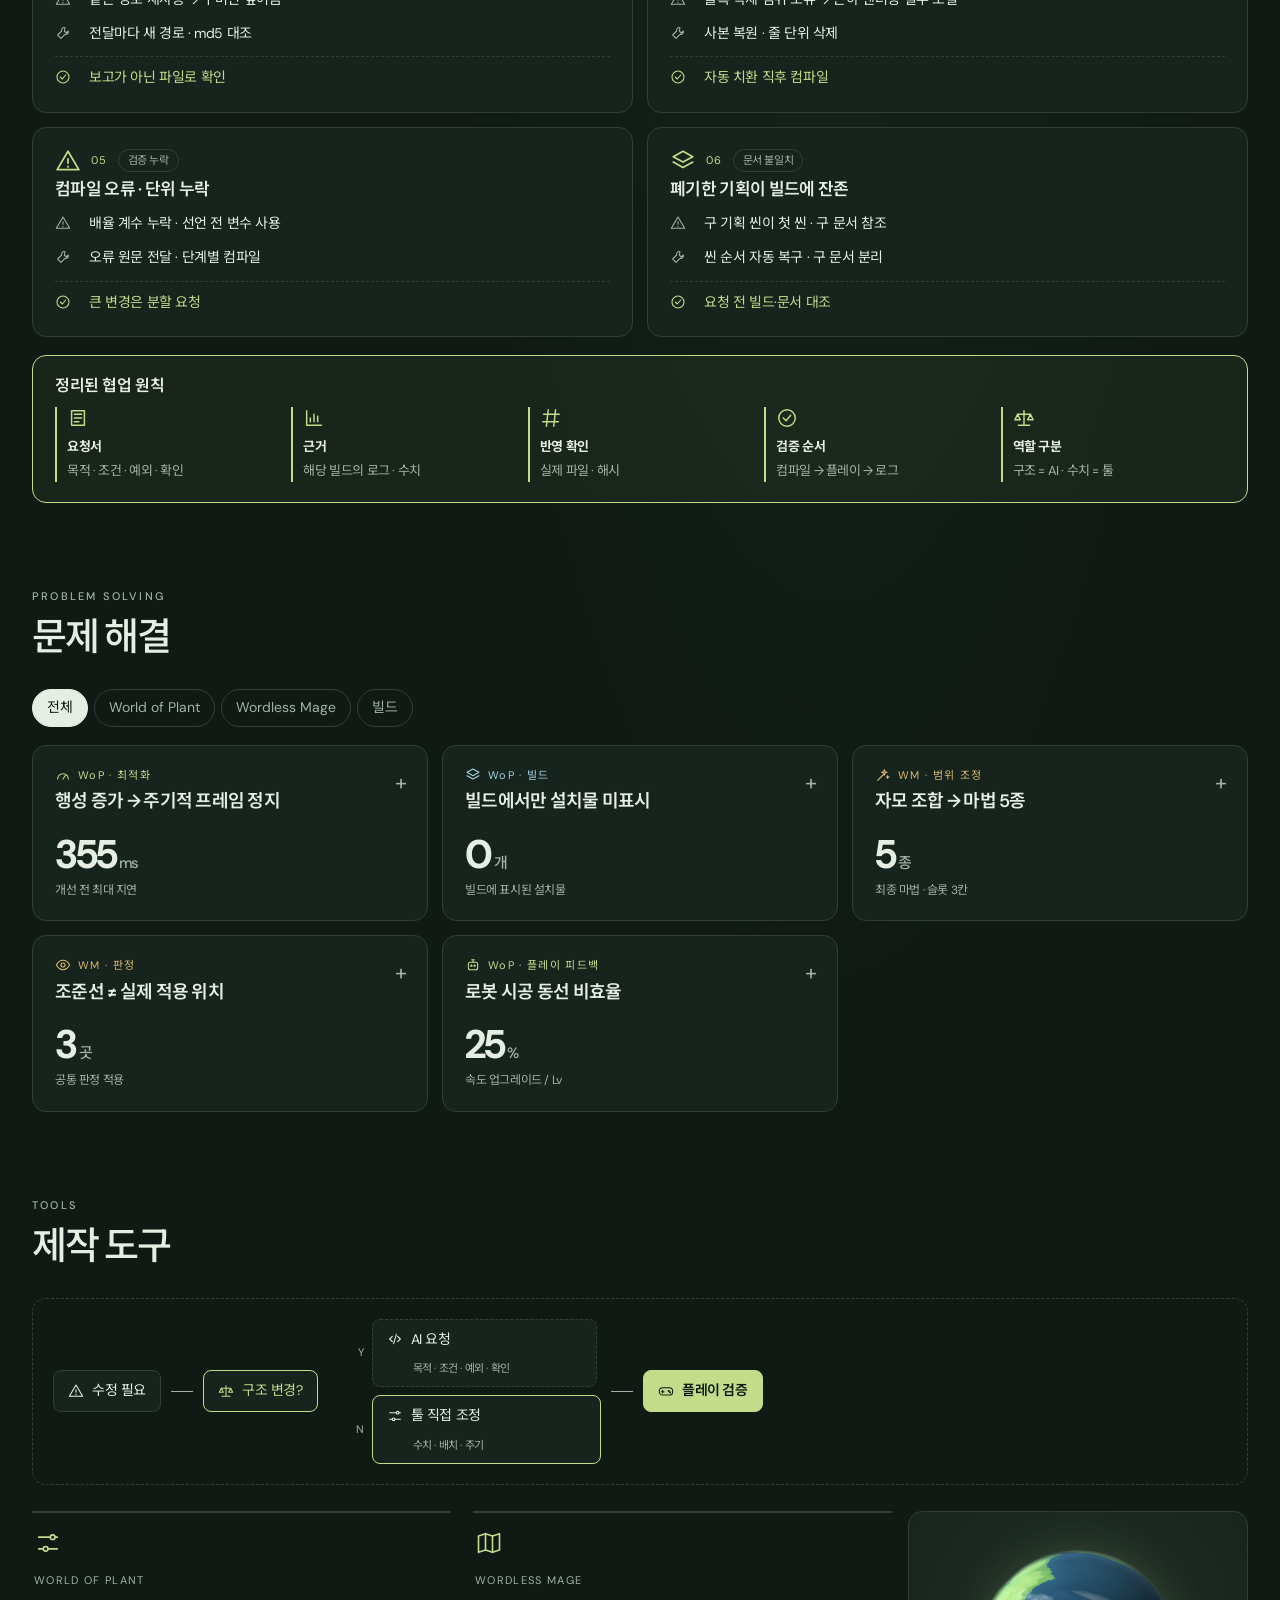
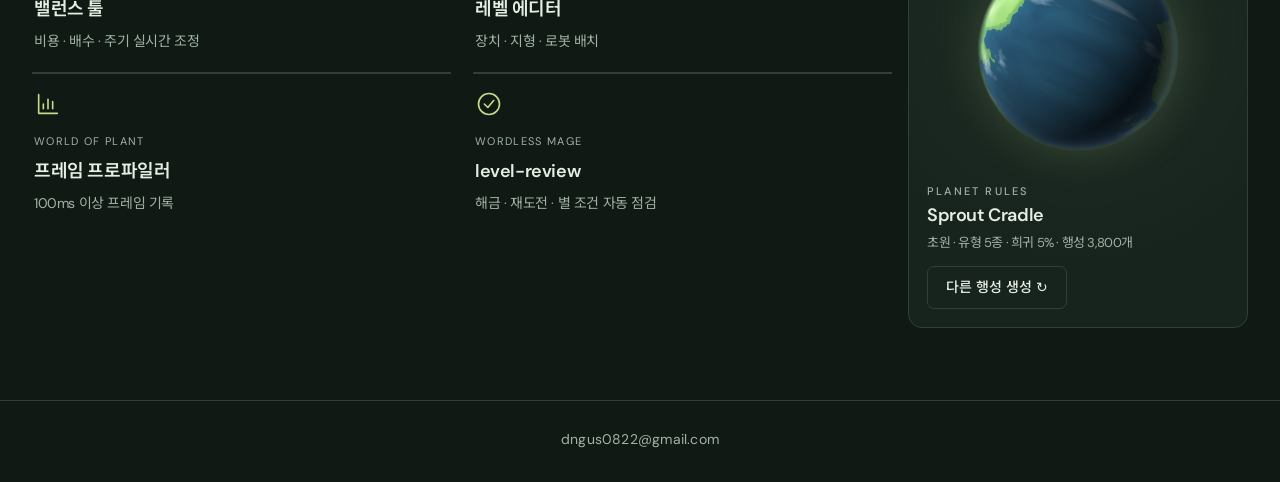
==== commit 77c3070c: "ㅅㅈ" ====
--- a/public/index.html
+++ b/public/index.html
@@ -1,5 +1,5 @@
 <!doctype html><html lang="ko"><head>
-<meta charset="utf-8"><meta name="viewport" content="width=device-width,initial-scale=1"><meta name="description" content="World of Plant와 Wordless Mage의 게임 흐름, AI 협업 방식과 시행착오, 문제 해결 사례."><meta name="theme-color" content="#101914"><title>Game Archive</title><link rel="icon" href="./assets/favicon.svg" type="image/svg+xml"><link rel="stylesheet" href="./styles.css?v=8501699e215a"><link rel="stylesheet" href="./showcase.css?v=8501699e215a"><script defer src="./data/site-data.js?v=8501699e215a"></script><script defer src="./app.js?v=8501699e215a"></script><script defer src="./showcase-anim.js?v=8501699e215a"></script><script defer src="./showcase.js?v=8501699e215a"></script><meta name="archive-build" content="8501699e215a"></head>
+<meta charset="utf-8"><meta name="viewport" content="width=device-width,initial-scale=1"><meta name="description" content="World of Plant와 Wordless Mage의 게임 흐름, AI 협업 방식과 시행착오, 문제 해결 사례."><meta name="theme-color" content="#101914"><title>Game Archive</title><link rel="icon" href="./assets/favicon.svg" type="image/svg+xml"><link rel="stylesheet" href="./styles.css?v=8501699e215a"><link rel="stylesheet" href="./showcase.css?v=8501699e215a"><script defer src="./data/site-data.js?v=8501699e215a"></script><script defer src="./app.js?v=8501699e215a"></script><script defer src="./data/showcase-data.js?v=8501699e215a"></script><script defer src="./showcase-anim.js?v=8501699e215a"></script><script defer src="./showcase.js?v=8501699e215a"></script><meta name="archive-build" content="8501699e215a"></head>
 <body data-theme="archive"><a class="skip-link" href="#main">본문으로 이동</a>
 <header class="site-header"><a class="home-button" href="#overview" aria-label="홈"><svg viewBox="0 0 24 24" aria-hidden="true"><path d="m3 11 9-8 9 8M5 10v11h5v-6h4v6h5V10"/></svg></a><nav class="site-nav" aria-label="주 메뉴"><a href="#overview" data-nav="overview">프로젝트</a><a href="#ai-development" data-nav="ai-development">AI 활용</a></nav></header>
 <div class="workspace"><span id="breadcrumb" class="sr-only"></span><main id="main" tabindex="-1"></main><footer class="footer"><a class="contact-email" href="mailto:dngus0822@gmail.com">dngus0822@gmail.com</a><time id="updated" class="sr-only"></time></footer></div>
--- a/public/showcase.css
+++ b/public/showcase.css
@@ -1,8 +1,11 @@
 /* Showcase layer — uses the archive tokens from styles.css */
-.nx-intro{display:grid;grid-template-columns:minmax(0,1fr) minmax(0,1.15fr);gap:40px;align-items:end;margin:72px 0 18px;padding-top:40px;border-top:1px solid var(--line)}
-.nx-intro h1{font-size:clamp(34px,3.8vw,52px);line-height:1.18;letter-spacing:-.06em;font-weight:500;margin:14px 0 18px}
+.nx-intro{display:grid;grid-template-columns:minmax(0,1fr) minmax(0,1fr);gap:48px;align-items:center;margin:64px 0 22px;padding-top:44px;border-top:1px solid var(--line);scroll-margin-top:30px}
+.nx-intro h1{font-size:clamp(34px,3.6vw,50px);line-height:1.28;letter-spacing:-.06em;font-weight:500;margin:14px 0 18px}
 .nx-lead{font-size:16px;line-height:1.85;color:var(--muted);max-width:560px}
 .nx-intro .nx-stats{margin:0}
+.nx-intro h1 strong{color:var(--accent);font-weight:600}
+.nx-intro-tags{display:flex;flex-wrap:wrap;gap:8px;margin-top:22px}
+.nx-intro-tags span{border:1px solid var(--line);border-radius:20px;color:var(--muted);font-size:12px;padding:5px 11px}
 .nx-stats{display:grid;grid-template-columns:1fr 1fr;border-top:1px solid var(--line);margin-bottom:18px}
 .nx-stat{padding:24px 22px;display:flex;flex-direction:column;gap:4px}
 .nx-stat{border-bottom:1px solid var(--line)}.nx-stat:nth-child(even){border-left:1px solid var(--line)}
@@ -103,7 +106,7 @@
 .nx-planet p{font-size:13px;color:var(--muted);line-height:1.7;margin-bottom:12px}
 
 /* play animations */
-.nx-play{margin:8px 0 0}
+.nx-play{margin:8px 0 0;scroll-margin-top:30px}
 .nx-play .nx-head{margin-bottom:18px}
 .nx-anim-grid{display:grid;grid-template-columns:1fr 1fr;gap:22px}
 .nx-anim{border:1px solid var(--line);border-radius:18px;overflow:hidden;background:var(--paper);display:flex;flex-direction:column}
@@ -116,7 +119,6 @@
 .nx-anim.ww h3{color:#e6d29e}
 .nx-anim-stage{aspect-ratio:16/10;position:relative;background:#0c1210}
 .nx-anim-stage canvas{position:absolute;inset:0;width:100%;height:100%;display:block}
-.nx-anim.ww .nx-anim-stage canvas{image-rendering:pixelated}
 .nx-anim-bar{height:2px;background:var(--line)}
 .nx-anim-bar i{display:block;height:100%;width:0;background:var(--accent)}
 .nx-anim.ww .nx-anim-bar i{background:#d9b96e}
@@ -176,3 +178,56 @@
   .nx-case-body li{grid-template-columns:1fr;gap:4px}
   .nx-stat strong{font-size:34px}
 }
+
+/* pictograms */
+.nx-ico{width:18px;height:18px;flex:none;fill:none;stroke:currentColor;stroke-width:1.6;stroke-linecap:round;stroke-linejoin:round}
+.nx-ico.big{width:34px;height:34px;stroke-width:1.4}
+/* role split */
+.nx-roles{display:grid;grid-template-columns:1fr 1fr;gap:18px}
+.nx-role{border:1px solid var(--line);border-radius:16px;padding:22px;background:var(--paper)}
+.nx-role header{display:flex;align-items:center;gap:14px;margin-bottom:18px}
+.nx-role.me header{color:var(--accent)}
+.nx-role.ai header{color:#8cc8ff}
+.nx-role h3{font-size:20px;font-weight:600;color:var(--ink)}
+.nx-role small{font-size:13px;color:var(--muted)}
+.nx-role ul{list-style:none;margin:0;padding:0;display:grid;grid-template-columns:repeat(3,1fr);gap:10px}
+.nx-role-tile{display:flex;flex-direction:column;align-items:center;gap:10px;text-align:center;padding:18px 8px;border:1px solid var(--line);border-radius:12px;font-size:13px;line-height:1.4}
+.nx-role-tile .nx-ico{width:28px;height:28px;stroke-width:1.4}
+.nx-role-tile.me .nx-ico{color:var(--accent)}
+.nx-role-tile.ai .nx-ico{color:#8cc8ff}
+.nx-role-tile.ai{border-style:dashed}
+.nx-loop{list-style:none;margin:16px 0 0;padding:0;display:flex;flex-wrap:wrap;align-items:center;gap:8px}
+.nx-loop li{display:flex;align-items:center;gap:8px;font-size:13px;padding:7px 14px;border-radius:30px;border:1px solid var(--line)}
+.nx-loop li.me .nx-ico{color:var(--accent)}
+.nx-loop li.ai .nx-ico{color:#8cc8ff}
+.nx-loop li+li:before{content:'';width:18px;height:1px;background:var(--muted);margin-left:-26px;margin-right:8px}
+.nx-loop li:last-child:after{content:'↺';margin-left:6px;color:var(--muted)}
+/* icons elsewhere */
+.nx-issue-head .nx-ico.issue{width:26px;height:26px;color:var(--accent);grid-row:span 1}
+.nx-issue-head{grid-template-columns:auto auto 1fr}
+.nx-issue h3{grid-column:1/-1}
+.nx-rules li .nx-ico{width:22px;height:22px;color:var(--accent);margin-bottom:4px}
+.nx-case-label{display:flex;align-items:center;gap:7px}
+.nx-case-label .nx-ico{width:16px;height:16px}
+.nx-tool .nx-ico.tool{width:28px;height:28px;color:var(--accent);display:block;margin-bottom:8px;stroke-width:1.4}
+.nx-node{flex-direction:row;align-items:center;gap:8px;flex-wrap:wrap}
+.nx-node small{flex-basis:100%;padding-left:26px}
+.nx-node .nx-ico{width:16px;height:16px}
+.nx-node.end .nx-ico{color:var(--bg)}
+.nx-play{margin-top:84px}
+@media (max-width:980px){.nx-roles{grid-template-columns:1fr}}
+@media (max-width:640px){.nx-role ul{grid-template-columns:1fr 1fr}.nx-loop li+li:before{display:none}}
+/* keyword layout */
+.nx-intro-tags span{display:inline-flex;align-items:center;gap:6px}
+.nx-intro-tags .nx-ico{width:14px;height:14px;color:var(--accent)}
+.nx-legend{display:flex;align-items:center;gap:6px 14px;flex-wrap:wrap;font-size:13px;color:var(--muted)}
+.nx-legend .nx-ico{width:15px;height:15px;color:var(--accent);margin-right:-8px}
+.nx-issue dl>div{grid-template-columns:24px 1fr;align-items:start}
+.nx-issue dt{padding-top:3px;color:var(--muted)}
+.nx-issue dt .nx-ico{width:16px;height:16px}
+.nx-issue .rule dt{color:var(--accent)}
+.nx-issue dd{font-size:14px}
+.nx-tool p{font-size:14px}
+.nx-anim-phases{padding-bottom:18px}
+@media (max-width:640px){.nx-issue dl>div{grid-template-columns:24px 1fr;gap:8px}}
+.nx-issue dt .sr-only{position:absolute;width:1px;height:1px;overflow:hidden;clip:rect(0,0,0,0);white-space:nowrap}
